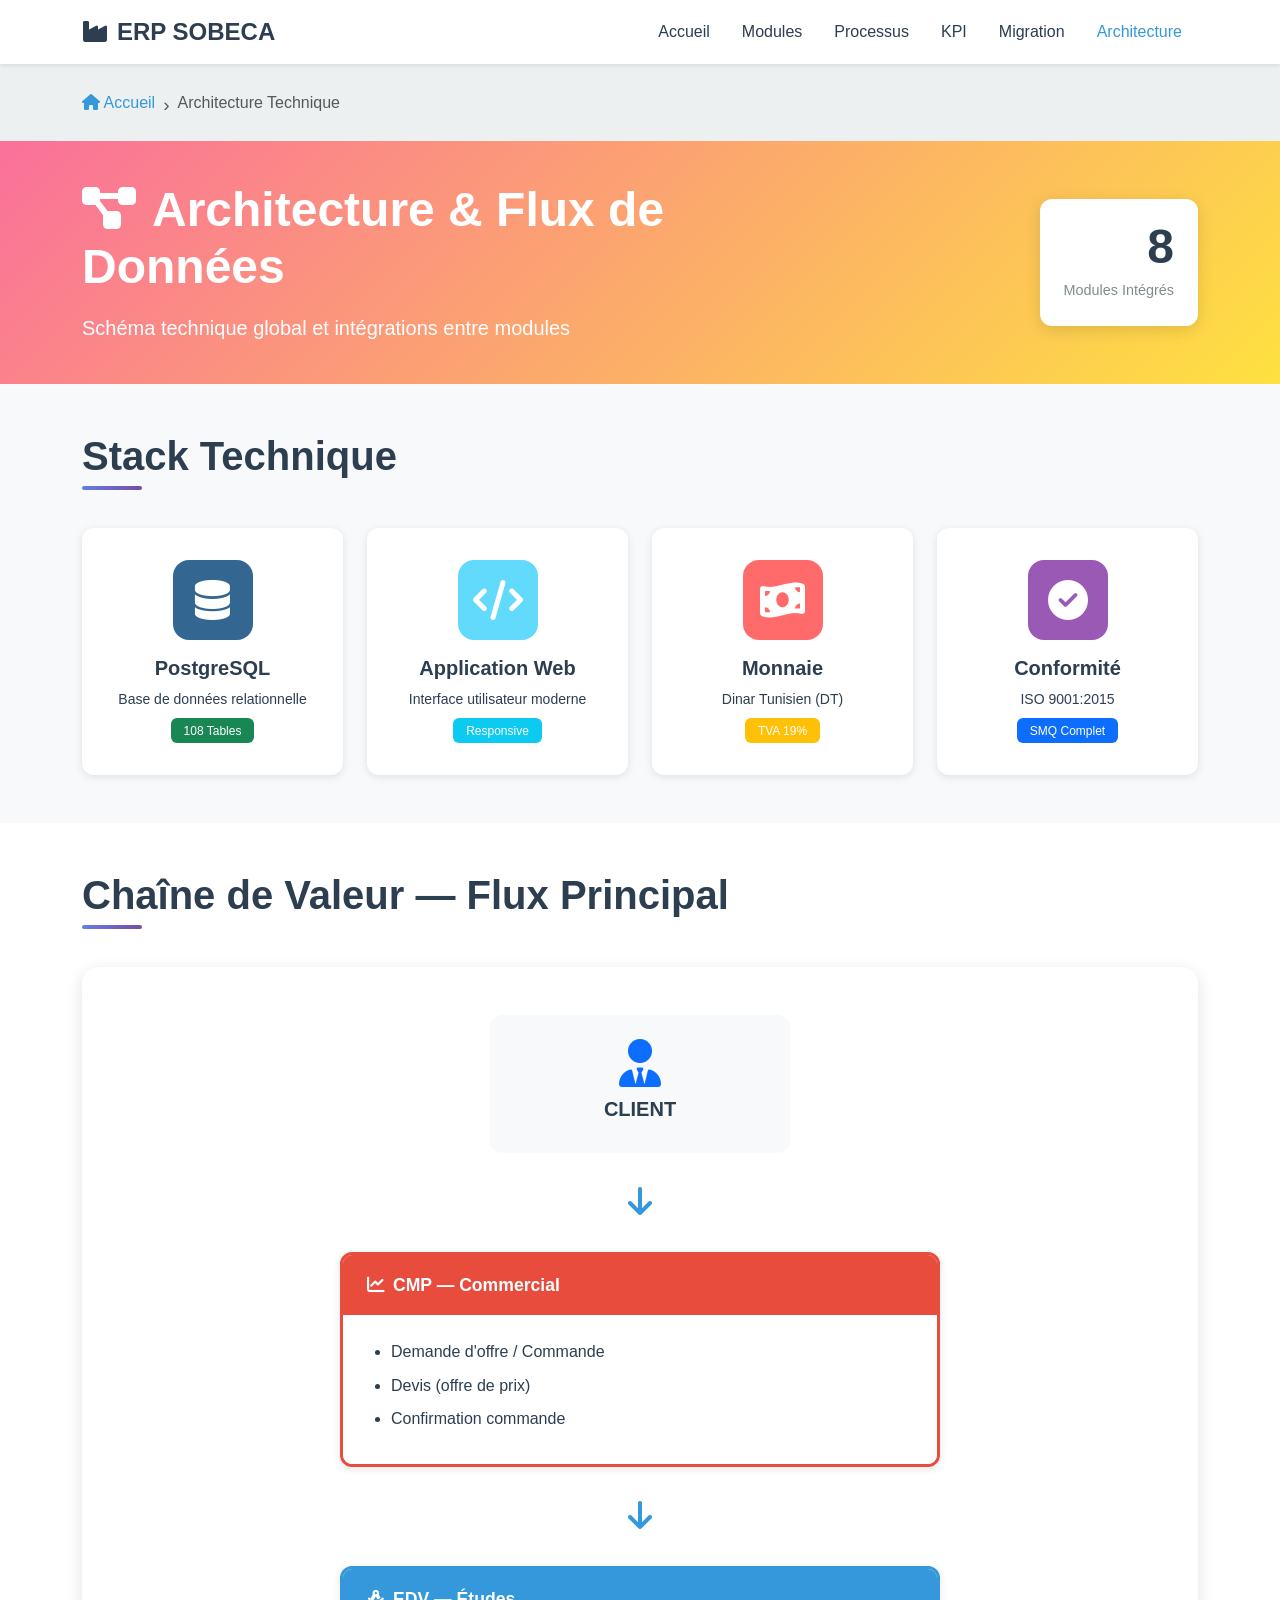
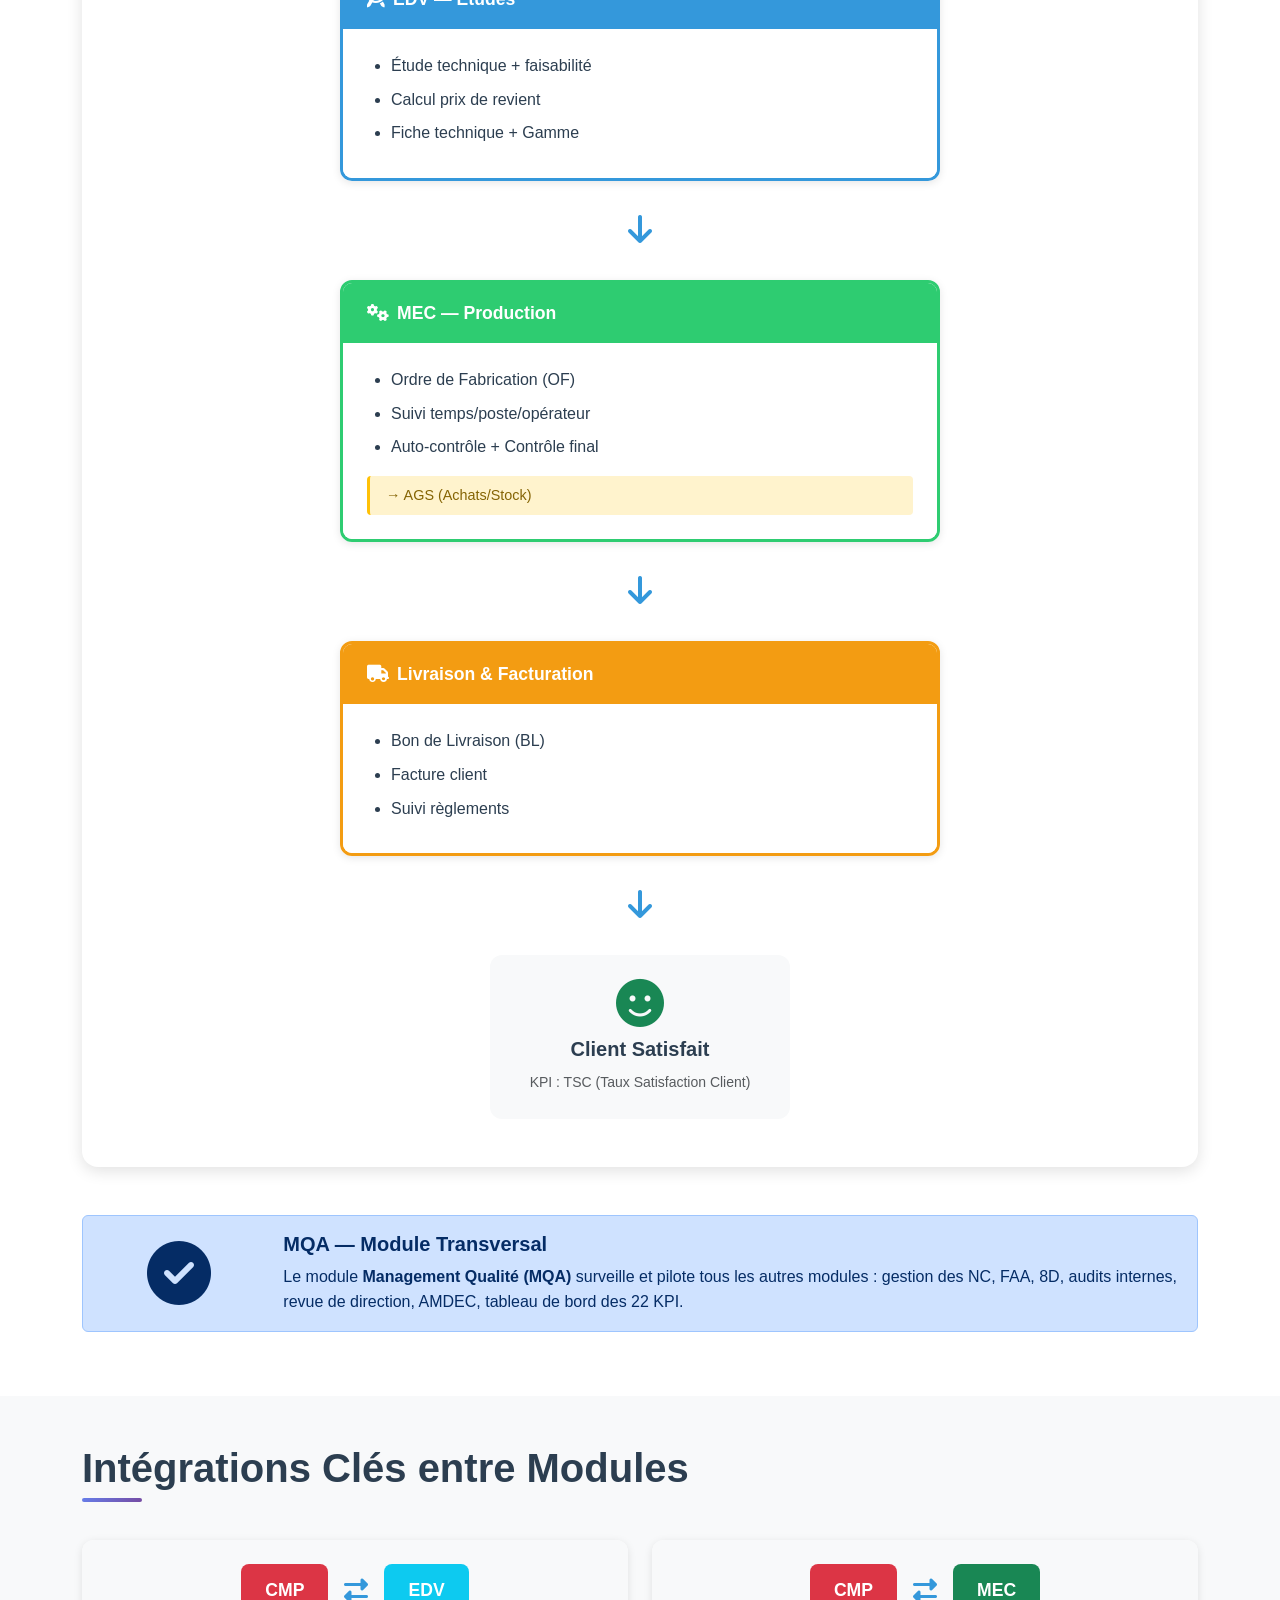
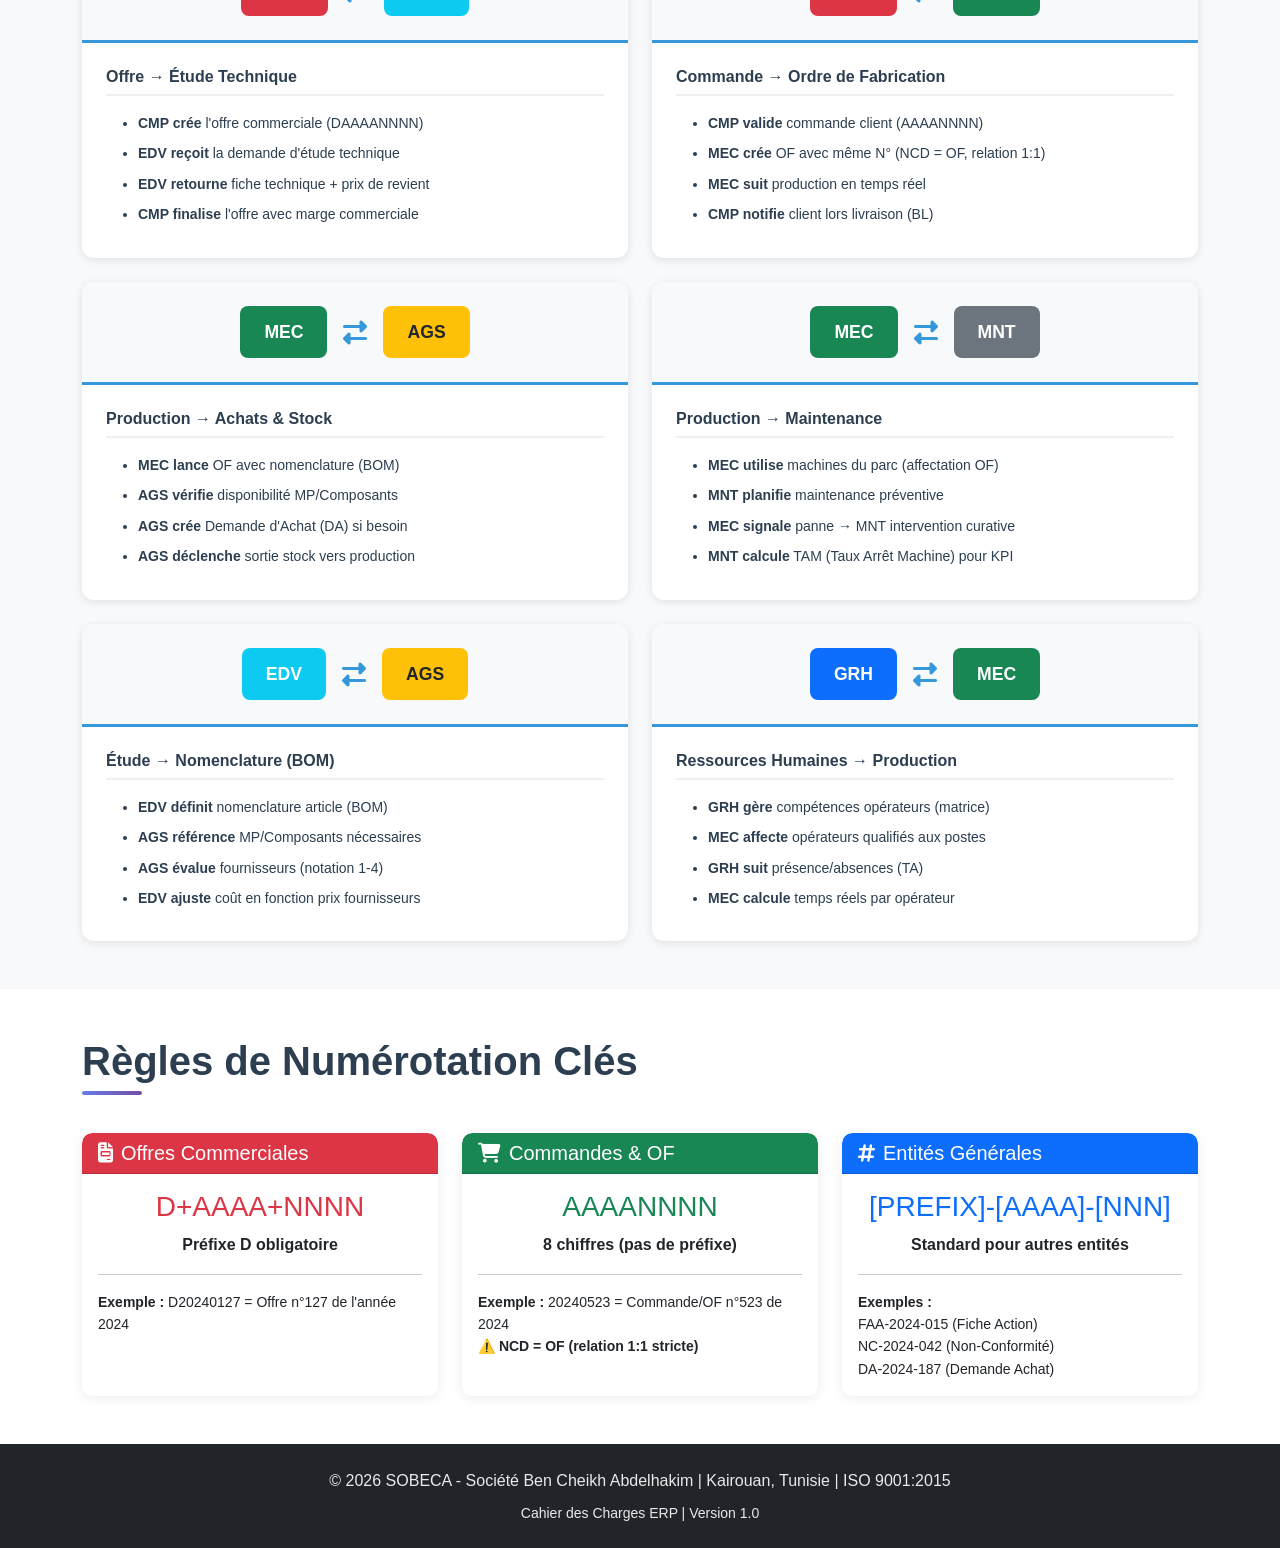
==== architecture.html @ 9910592e "Initial commit: Site web présentation ERP SOBECA" ====
<!DOCTYPE html>
<html lang="fr">
<head>
    <meta charset="UTF-8">
    <meta name="viewport" content="width=device-width, initial-scale=1.0">
    <title>Architecture - ERP SOBECA</title>
    
    <!-- Bootstrap 5 CSS -->
    <link href="https://cdn.jsdelivr.net/npm/bootstrap@5.3.0/dist/css/bootstrap.min.css" rel="stylesheet">
    
    <!-- Font Awesome -->
    <link rel="stylesheet" href="https://cdnjs.cloudflare.com/ajax/libs/font-awesome/6.4.0/css/all.min.css">
    
    <!-- Custom CSS -->
    <link rel="stylesheet" href="style.css">
</head>
<body>
    
    <!-- Navigation -->
    <nav class="navbar navbar-expand-lg navbar-light bg-white fixed-top shadow-sm">
        <div class="container">
            <a class="navbar-brand" href="index.html">
                <i class="fas fa-industry me-2"></i><strong>ERP SOBECA</strong>
            </a>
            <button class="navbar-toggler" type="button" data-bs-toggle="collapse" data-bs-target="#navbarNav">
                <span class="navbar-toggler-icon"></span>
            </button>
            <div class="collapse navbar-collapse" id="navbarNav">
                <ul class="navbar-nav ms-auto">
                    <li class="nav-item"><a class="nav-link" href="index.html">Accueil</a></li>
                    <li class="nav-item"><a class="nav-link" href="modules.html">Modules</a></li>
                    <li class="nav-item"><a class="nav-link" href="processus.html">Processus</a></li>
                    <li class="nav-item"><a class="nav-link" href="kpi.html">KPI</a></li>
                    <li class="nav-item"><a class="nav-link" href="migration.html">Migration</a></li>
                    <li class="nav-item"><a class="nav-link active" href="architecture.html">Architecture</a></li>
                </ul>
            </div>
        </div>
    </nav>

    <!-- Breadcrumb -->
    <section class="breadcrumb-section">
        <div class="container">
            <nav aria-label="breadcrumb">
                <ol class="breadcrumb">
                    <li class="breadcrumb-item"><a href="index.html"><i class="fas fa-home"></i> Accueil</a></li>
                    <li class="breadcrumb-item active">Architecture Technique</li>
                </ol>
            </nav>
        </div>
    </section>

    <!-- Page Header -->
    <section class="page-header" style="background: linear-gradient(135deg, #fa709a 0%, #fee140 100%);">
        <div class="container">
            <div class="row align-items-center">
                <div class="col-lg-8">
                    <h1 class="display-5 fw-bold mb-3">
                        <i class="fas fa-project-diagram me-3"></i>Architecture & Flux de Données
                    </h1>
                    <p class="lead mb-0">Schéma technique global et intégrations entre modules</p>
                </div>
                <div class="col-lg-4 text-end">
                    <div class="stats-badge">
                        <span class="stats-badge-number">8</span>
                        <span class="stats-badge-label">Modules Intégrés</span>
                    </div>
                </div>
            </div>
        </div>
    </section>

    <!-- Stack Technique -->
    <section class="py-5 bg-light">
        <div class="container">
            <h2 class="section-title text-center mb-5">Stack Technique</h2>
            <div class="row g-4">
                <div class="col-lg-3 col-md-6">
                    <div class="tech-card">
                        <div class="tech-icon" style="background: #336791;">
                            <i class="fas fa-database"></i>
                        </div>
                        <h5>PostgreSQL</h5>
                        <p class="small mb-0">Base de données relationnelle</p>
                        <span class="badge bg-success mt-2">108 Tables</span>
                    </div>
                </div>
                <div class="col-lg-3 col-md-6">
                    <div class="tech-card">
                        <div class="tech-icon" style="background: #61DAFB;">
                            <i class="fas fa-code"></i>
                        </div>
                        <h5>Application Web</h5>
                        <p class="small mb-0">Interface utilisateur moderne</p>
                        <span class="badge bg-info mt-2">Responsive</span>
                    </div>
                </div>
                <div class="col-lg-3 col-md-6">
                    <div class="tech-card">
                        <div class="tech-icon" style="background: #FF6B6B;">
                            <i class="fas fa-money-bill-wave"></i>
                        </div>
                        <h5>Monnaie</h5>
                        <p class="small mb-0">Dinar Tunisien (DT)</p>
                        <span class="badge bg-warning mt-2">TVA 19%</span>
                    </div>
                </div>
                <div class="col-lg-3 col-md-6">
                    <div class="tech-card">
                        <div class="tech-icon" style="background: #9B59B6;">
                            <i class="fas fa-check-circle"></i>
                        </div>
                        <h5>Conformité</h5>
                        <p class="small mb-0">ISO 9001:2015</p>
                        <span class="badge bg-primary mt-2">SMQ Complet</span>
                    </div>
                </div>
            </div>
        </div>
    </section>

    <!-- Flux Principal de Données -->
    <section class="py-5">
        <div class="container">
            <h2 class="section-title text-center mb-5">Chaîne de Valeur — Flux Principal</h2>
            
            <div class="value-chain">
                <!-- Client -->
                <div class="value-chain-start">
                    <i class="fas fa-user-tie fa-3x text-primary"></i>
                    <h5 class="mt-2">CLIENT</h5>
                </div>

                <div class="value-chain-arrow">
                    <i class="fas fa-arrow-down"></i>
                </div>

                <!-- CMP -->
                <div class="value-chain-module" style="border-color: #e74c3c;">
                    <div class="value-chain-module-header" style="background: #e74c3c;">
                        <i class="fas fa-chart-line me-2"></i>CMP — Commercial
                    </div>
                    <div class="value-chain-module-body">
                        <ul class="mb-0">
                            <li>Demande d'offre / Commande</li>
                            <li>Devis (offre de prix)</li>
                            <li>Confirmation commande</li>
                        </ul>
                    </div>
                </div>

                <div class="value-chain-arrow">
                    <i class="fas fa-arrow-down"></i>
                </div>

                <!-- EDV -->
                <div class="value-chain-module" style="border-color: #3498db;">
                    <div class="value-chain-module-header" style="background: #3498db;">
                        <i class="fas fa-drafting-compass me-2"></i>EDV — Études
                    </div>
                    <div class="value-chain-module-body">
                        <ul class="mb-0">
                            <li>Étude technique + faisabilité</li>
                            <li>Calcul prix de revient</li>
                            <li>Fiche technique + Gamme</li>
                        </ul>
                    </div>
                </div>

                <div class="value-chain-arrow">
                    <i class="fas fa-arrow-down"></i>
                </div>

                <!-- MEC -->
                <div class="value-chain-module" style="border-color: #2ecc71;">
                    <div class="value-chain-module-header" style="background: #2ecc71;">
                        <i class="fas fa-cogs me-2"></i>MEC — Production
                    </div>
                    <div class="value-chain-module-body">
                        <ul class="mb-0">
                            <li>Ordre de Fabrication (OF)</li>
                            <li>Suivi temps/poste/opérateur</li>
                            <li>Auto-contrôle + Contrôle final</li>
                        </ul>
                        <div class="value-chain-side-arrow">
                            <span>→ AGS (Achats/Stock)</span>
                        </div>
                    </div>
                </div>

                <div class="value-chain-arrow">
                    <i class="fas fa-arrow-down"></i>
                </div>

                <!-- Livraison -->
                <div class="value-chain-module" style="border-color: #f39c12;">
                    <div class="value-chain-module-header" style="background: #f39c12;">
                        <i class="fas fa-truck me-2"></i>Livraison & Facturation
                    </div>
                    <div class="value-chain-module-body">
                        <ul class="mb-0">
                            <li>Bon de Livraison (BL)</li>
                            <li>Facture client</li>
                            <li>Suivi règlements</li>
                        </ul>
                    </div>
                </div>

                <div class="value-chain-arrow">
                    <i class="fas fa-arrow-down"></i>
                </div>

                <!-- Retour Client -->
                <div class="value-chain-end">
                    <i class="fas fa-smile fa-3x text-success"></i>
                    <h5 class="mt-2">Client Satisfait</h5>
                    <small class="text-muted">KPI : TSC (Taux Satisfaction Client)</small>
                </div>
            </div>

            <!-- Module Transversal MQA -->
            <div class="mt-5">
                <div class="alert alert-primary">
                    <div class="row align-items-center">
                        <div class="col-md-2 text-center">
                            <i class="fas fa-check-circle fa-4x"></i>
                        </div>
                        <div class="col-md-10">
                            <h5><strong>MQA — Module Transversal</strong></h5>
                            <p class="mb-0">Le module <strong>Management Qualité (MQA)</strong> surveille et pilote tous les autres modules : gestion des NC, FAA, 8D, audits internes, revue de direction, AMDEC, tableau de bord des 22 KPI.</p>
                        </div>
                    </div>
                </div>
            </div>
        </div>
    </section>

    <!-- Intégrations entre Modules -->
    <section class="py-5 bg-light">
        <div class="container">
            <h2 class="section-title text-center mb-5">Intégrations Clés entre Modules</h2>

            <div class="row g-4">
                <!-- CMP ↔ EDV -->
                <div class="col-lg-6">
                    <div class="integration-card">
                        <div class="integration-header">
                            <span class="integration-module bg-danger">CMP</span>
                            <i class="fas fa-exchange-alt mx-3"></i>
                            <span class="integration-module bg-info">EDV</span>
                        </div>
                        <div class="integration-body">
                            <h6>Offre → Étude Technique</h6>
                            <ul class="small mb-0">
                                <li><strong>CMP crée</strong> l'offre commerciale (DAAAANNNN)</li>
                                <li><strong>EDV reçoit</strong> la demande d'étude technique</li>
                                <li><strong>EDV retourne</strong> fiche technique + prix de revient</li>
                                <li><strong>CMP finalise</strong> l'offre avec marge commerciale</li>
                            </ul>
                        </div>
                    </div>
                </div>

                <!-- CMP ↔ MEC -->
                <div class="col-lg-6">
                    <div class="integration-card">
                        <div class="integration-header">
                            <span class="integration-module bg-danger">CMP</span>
                            <i class="fas fa-exchange-alt mx-3"></i>
                            <span class="integration-module bg-success">MEC</span>
                        </div>
                        <div class="integration-body">
                            <h6>Commande → Ordre de Fabrication</h6>
                            <ul class="small mb-0">
                                <li><strong>CMP valide</strong> commande client (AAAANNNN)</li>
                                <li><strong>MEC crée</strong> OF avec même N° (NCD = OF, relation 1:1)</li>
                                <li><strong>MEC suit</strong> production en temps réel</li>
                                <li><strong>CMP notifie</strong> client lors livraison (BL)</li>
                            </ul>
                        </div>
                    </div>
                </div>

                <!-- MEC ↔ AGS -->
                <div class="col-lg-6">
                    <div class="integration-card">
                        <div class="integration-header">
                            <span class="integration-module bg-success">MEC</span>
                            <i class="fas fa-exchange-alt mx-3"></i>
                            <span class="integration-module bg-warning text-dark">AGS</span>
                        </div>
                        <div class="integration-body">
                            <h6>Production → Achats & Stock</h6>
                            <ul class="small mb-0">
                                <li><strong>MEC lance</strong> OF avec nomenclature (BOM)</li>
                                <li><strong>AGS vérifie</strong> disponibilité MP/Composants</li>
                                <li><strong>AGS crée</strong> Demande d'Achat (DA) si besoin</li>
                                <li><strong>AGS déclenche</strong> sortie stock vers production</li>
                            </ul>
                        </div>
                    </div>
                </div>

                <!-- MEC ↔ MNT -->
                <div class="col-lg-6">
                    <div class="integration-card">
                        <div class="integration-header">
                            <span class="integration-module bg-success">MEC</span>
                            <i class="fas fa-exchange-alt mx-3"></i>
                            <span class="integration-module bg-secondary">MNT</span>
                        </div>
                        <div class="integration-body">
                            <h6>Production → Maintenance</h6>
                            <ul class="small mb-0">
                                <li><strong>MEC utilise</strong> machines du parc (affectation OF)</li>
                                <li><strong>MNT planifie</strong> maintenance préventive</li>
                                <li><strong>MEC signale</strong> panne → MNT intervention curative</li>
                                <li><strong>MNT calcule</strong> TAM (Taux Arrêt Machine) pour KPI</li>
                            </ul>
                        </div>
                    </div>
                </div>

                <!-- EDV ↔ AGS -->
                <div class="col-lg-6">
                    <div class="integration-card">
                        <div class="integration-header">
                            <span class="integration-module bg-info">EDV</span>
                            <i class="fas fa-exchange-alt mx-3"></i>
                            <span class="integration-module bg-warning text-dark">AGS</span>
                        </div>
                        <div class="integration-body">
                            <h6>Étude → Nomenclature (BOM)</h6>
                            <ul class="small mb-0">
                                <li><strong>EDV définit</strong> nomenclature article (BOM)</li>
                                <li><strong>AGS référence</strong> MP/Composants nécessaires</li>
                                <li><strong>AGS évalue</strong> fournisseurs (notation 1-4)</li>
                                <li><strong>EDV ajuste</strong> coût en fonction prix fournisseurs</li>
                            </ul>
                        </div>
                    </div>
                </div>

                <!-- GRH ↔ MEC -->
                <div class="col-lg-6">
                    <div class="integration-card">
                        <div class="integration-header">
                            <span class="integration-module bg-primary">GRH</span>
                            <i class="fas fa-exchange-alt mx-3"></i>
                            <span class="integration-module bg-success">MEC</span>
                        </div>
                        <div class="integration-body">
                            <h6>Ressources Humaines → Production</h6>
                            <ul class="small mb-0">
                                <li><strong>GRH gère</strong> compétences opérateurs (matrice)</li>
                                <li><strong>MEC affecte</strong> opérateurs qualifiés aux postes</li>
                                <li><strong>GRH suit</strong> présence/absences (TA)</li>
                                <li><strong>MEC calcule</strong> temps réels par opérateur</li>
                            </ul>
                        </div>
                    </div>
                </div>
            </div>
        </div>
    </section>

    <!-- Règles de Numérotation -->
    <section class="py-5">
        <div class="container">
            <h2 class="section-title text-center mb-5">Règles de Numérotation Clés</h2>
            <div class="row g-4">
                <div class="col-lg-4">
                    <div class="card h-100">
                        <div class="card-header bg-danger text-white">
                            <h5 class="mb-0"><i class="fas fa-file-invoice me-2"></i>Offres Commerciales</h5>
                        </div>
                        <div class="card-body">
                            <h3 class="text-center text-danger">D+AAAA+NNNN</h3>
                            <p class="text-center"><strong>Préfixe D obligatoire</strong></p>
                            <hr>
                            <p class="small mb-0"><strong>Exemple :</strong> D20240127 = Offre n°127 de l'année 2024</p>
                        </div>
                    </div>
                </div>

                <div class="col-lg-4">
                    <div class="card h-100">
                        <div class="card-header bg-success text-white">
                            <h5 class="mb-0"><i class="fas fa-shopping-cart me-2"></i>Commandes & OF</h5>
                        </div>
                        <div class="card-body">
                            <h3 class="text-center text-success">AAAANNNN</h3>
                            <p class="text-center"><strong>8 chiffres (pas de préfixe)</strong></p>
                            <hr>
                            <p class="small mb-0"><strong>Exemple :</strong> 20240523 = Commande/OF n°523 de 2024<br><strong>⚠️ NCD = OF (relation 1:1 stricte)</strong></p>
                        </div>
                    </div>
                </div>

                <div class="col-lg-4">
                    <div class="card h-100">
                        <div class="card-header bg-primary text-white">
                            <h5 class="mb-0"><i class="fas fa-hashtag me-2"></i>Entités Générales</h5>
                        </div>
                        <div class="card-body">
                            <h3 class="text-center text-primary">[PREFIX]-[AAAA]-[NNN]</h3>
                            <p class="text-center"><strong>Standard pour autres entités</strong></p>
                            <hr>
                            <p class="small mb-0"><strong>Exemples :</strong><br>
                            FAA-2024-015 (Fiche Action)<br>
                            NC-2024-042 (Non-Conformité)<br>
                            DA-2024-187 (Demande Achat)</p>
                        </div>
                    </div>
                </div>
            </div>
        </div>
    </section>

    <!-- Footer -->
    <footer class="bg-dark text-white py-4">
        <div class="container text-center">
            <p class="mb-0">&copy; 2026 SOBECA - Société Ben Cheikh Abdelhakim | Kairouan, Tunisie | ISO 9001:2015</p>
            <p class="mb-0 mt-2 small">Cahier des Charges ERP | Version 1.0</p>
        </div>
    </footer>

    <!-- Scroll to Top Button -->
    <button id="scrollTopBtn" title="Retour en haut">
        <i class="fas fa-arrow-up"></i>
    </button>

    <!-- Bootstrap 5 JS -->
    <script src="https://cdn.jsdelivr.net/npm/bootstrap@5.3.0/dist/js/bootstrap.bundle.min.js"></script>
    
    <!-- Custom JS -->
    <script src="script.js"></script>
</body>
</html>
---- style.css ----
/* ============================================
   SOBECA ERP - Présentation Professionnelle
   ============================================ */

:root {
  --primary-color: #2c3e50;
  --secondary-color: #3498db;
  --accent-color: #e74c3c;
  --success-color: #27ae60;
  --warning-color: #f39c12;
  --light-bg: #ecf0f1;
  --dark-text: #2c3e50;
  --gradient-1: linear-gradient(135deg, #667eea 0%, #764ba2 100%);
  --gradient-2: linear-gradient(135deg, #f093fb 0%, #f5576c 100%);
  --gradient-3: linear-gradient(135deg, #4facfe 0%, #00f2fe 100%);
  --shadow-sm: 0 2px 8px rgba(0, 0, 0, 0.1);
  --shadow-md: 0 4px 16px rgba(0, 0, 0, 0.12);
  --shadow-lg: 0 8px 32px rgba(0, 0, 0, 0.15);
}

* {
  margin: 0;
  padding: 0;
  box-sizing: border-box;
}

body {
  font-family: 'Segoe UI', Tahoma, Geneva, Verdana, sans-serif;
  color: var(--dark-text);
  line-height: 1.6;
  overflow-x: hidden;
}

/* ============================================
   NAVIGATION
   ============================================ */

.navbar {
  box-shadow: var(--shadow-sm);
  transition: all 0.3s ease;
  background: white !important;
}

.navbar.scrolled {
  box-shadow: var(--shadow-md);
  padding-top: 0.5rem;
  padding-bottom: 0.5rem;
}

.navbar-brand {
  font-weight: 700;
  font-size: 1.5rem;
  color: var(--primary-color) !important;
}

.nav-link {
  font-weight: 500;
  color: var(--dark-text) !important;
  transition: color 0.3s ease;
  margin: 0 0.5rem;
}

.nav-link:hover,
.nav-link.active {
  color: var(--secondary-color) !important;
}

/* ============================================
   HERO SECTION
   ============================================ */

.hero-section {
  background: var(--gradient-1);
  color: white;
  padding: 120px 0 80px;
  position: relative;
  overflow: hidden;
}

.hero-section::before {
  content: '';
  position: absolute;
  top: 0;
  left: 0;
  right: 0;
  bottom: 0;
  background: url('data:image/svg+xml,<svg width="100" height="100" xmlns="http://www.w3.org/2000/svg"><defs><pattern id="grid" width="100" height="100" patternUnits="userSpaceOnUse"><path d="M 100 0 L 0 0 0 100" fill="none" stroke="rgba(255,255,255,0.1)" stroke-width="1"/></pattern></defs><rect width="100%" height="100%" fill="url(%23grid)"/></svg>');
  opacity: 0.3;
}

.hero-section .container {
  position: relative;
  z-index: 1;
}

.hero-section h1 {
  font-size: 3rem;
  font-weight: 700;
  margin-bottom: 1.5rem;
  animation: fadeInUp 0.8s ease;
}

.hero-section .lead {
  font-size: 1.3rem;
  margin-bottom: 2rem;
  animation: fadeInUp 0.8s ease 0.2s both;
}

.hero-stats {
  display: flex;
  gap: 3rem;
  margin-top: 3rem;
  animation: fadeInUp 0.8s ease 0.4s both;
}

.hero-stat {
  text-align: center;
}

.hero-stat-number {
  font-size: 2.5rem;
  font-weight: 700;
  display: block;
}

.hero-stat-label {
  font-size: 1rem;
  opacity: 0.9;
}

/* ============================================
   SECTIONS
   ============================================ */

section {
  padding: 80px 0;
}

section:nth-child(even) {
  background-color: var(--light-bg);
}

.section-title {
  font-size: 2.5rem;
  font-weight: 700;
  margin-bottom: 1rem;
  color: var(--primary-color);
  position: relative;
  display: inline-block;
}

.section-title::after {
  content: '';
  position: absolute;
  bottom: -10px;
  left: 0;
  width: 60px;
  height: 4px;
  background: var(--gradient-1);
  border-radius: 2px;
}

.section-subtitle {
  color: #7f8c8d;
  margin-bottom: 3rem;
  font-size: 1.1rem;
}

/* ============================================
   CARDS
   ============================================ */

.card {
  border: none;
  border-radius: 12px;
  box-shadow: var(--shadow-sm);
  transition: all 0.3s ease;
  overflow: hidden;
  height: 100%;
}

.card:hover {
  transform: translateY(-8px);
  box-shadow: var(--shadow-lg);
}

.card-icon {
  width: 70px;
  height: 70px;
  border-radius: 12px;
  display: flex;
  align-items: center;
  justify-content: center;
  font-size: 2rem;
  margin-bottom: 1rem;
}

.card-icon.qualite {
  background: linear-gradient(135deg, #667eea 0%, #764ba2 100%);
}

.card-icon.ventes {
  background: linear-gradient(135deg, #f093fb 0%, #f5576c 100%);
}

.card-icon.production {
  background: linear-gradient(135deg, #4facfe 0%, #00f2fe 100%);
}

.card-icon.etudes {
  background: linear-gradient(135deg, #43e97b 0%, #38f9d7 100%);
}

.card-icon.achats {
  background: linear-gradient(135deg, #fa709a 0%, #fee140 100%);
}

.card-icon.rh {
  background: linear-gradient(135deg, #30cfd0 0%, #330867 100%);
}

.card-icon.maintenance {
  background: linear-gradient(135deg, #a8edea 0%, #fed6e3 100%);
}

.card-icon.finance {
  background: linear-gradient(135deg, #ff9a56 0%, #ff6a00 100%);
}

/* ============================================
   CARDS NAVIGATION (Home Page)
   ============================================ */

.card-nav {
  border: none;
  border-radius: 16px;
  box-shadow: var(--shadow-sm);
  transition: all 0.4s cubic-bezier(0.175, 0.885, 0.32, 1.275);
  overflow: hidden;
  background: white;
}

.card-nav:hover {
  transform: translateY(-12px) scale(1.02);
  box-shadow: var(--shadow-lg);
}

.card-icon-large {
  width: 100px;
  height: 100px;
  border-radius: 20px;
  display: flex;
  align-items: center;
  justify-content: center;
  color: white;
  transition: all 0.3s ease;
}

.card-nav:hover .card-icon-large {
  transform: rotate(5deg) scale(1.1);
}

a.text-decoration-none .card-title {
  color: var(--primary-color);
  transition: color 0.3s ease;
}

a.text-decoration-none:hover .card-title {
  color: var(--secondary-color);
}

/* ============================================
   BREADCRUMB & PAGE HEADER
   ============================================ */

.breadcrumb-section {
  padding-top: 90px;
  padding-bottom: 20px;
  background: var(--light-bg);
}

.breadcrumb {
  background: transparent;
  padding: 0;
  margin: 0;
}

.breadcrumb-item+.breadcrumb-item::before {
  content: "›";
  font-size: 1.2rem;
}

.breadcrumb-item a {
  color: var(--secondary-color);
  text-decoration: none;
}

.breadcrumb-item a:hover {
  text-decoration: underline;
}

.page-header {
  padding: 40px 0;
  background: linear-gradient(135deg, #667eea 0%, #764ba2 100%);
  color: white;
}

.page-header h1 {
  margin-bottom: 0;
}

.stats-badge {
  background: white;
  border-radius: 12px;
  padding: 1.5rem;
  box-shadow: var(--shadow-md);
  display: inline-block;
}

.stats-badge-number {
  display: block;
  font-size: 3rem;
  font-weight: 700;
  color: var(--primary-color);
  line-height: 1;
}

.stats-badge-label {
  display: block;
  font-size: 0.9rem;
  color: #7f8c8d;
  margin-top: 0.5rem;
}

/* ============================================
   MODULE SELECTOR CARDS
   ============================================ */

.module-selector-card {
  background: white;
  border-radius: 12px;
  padding: 1.5rem;
  text-align: center;
  cursor: pointer;
  transition: all 0.3s ease;
  box-shadow: var(--shadow-sm);
  border: 3px solid transparent;
}

.module-selector-card:hover {
  transform: translateY(-5px);
  box-shadow: var(--shadow-md);
}

.module-selector-card.active {
  border-color: var(--secondary-color);
  box-shadow: var(--shadow-lg);
}

.module-selector-icon {
  width: 60px;
  height: 60px;
  border-radius: 12px;
  display: flex;
  align-items: center;
  justify-content: center;
  font-size: 2rem;
  margin: 0 auto 1rem;
  color: white;
}

.module-selector-card h5 {
  font-weight: 700;
  color: var(--primary-color);
  margin-bottom: 0.25rem;
}

.module-selector-card p {
  margin-bottom: 0;
  color: #7f8c8d;
}

/* ============================================
   MODULE DETAIL SECTIONS
   ============================================ */

.module-detail-section {
  animation: fadeInUp 0.6s ease;
}

.module-header {
  padding: 2rem;
  border-radius: 12px;
  color: white;
  margin-bottom: 2rem;
}

.module-header.qualite {
  background: linear-gradient(135deg, #667eea 0%, #764ba2 100%);
}

.module-header.ventes {
  background: linear-gradient(135deg, #f093fb 0%, #f5576c 100%);
}

.module-header.production {
  background: linear-gradient(135deg, #4facfe 0%, #00f2fe 100%);
}

.module-header.etudes {
  background: linear-gradient(135deg, #43e97b 0%, #38f9d7 100%);
}

.module-header.achats {
  background: linear-gradient(135deg, #fa709a 0%, #fee140 100%);
}

.module-header.rh {
  background: linear-gradient(135deg, #30cfd0 0%, #330867 100%);
}

.module-header.maintenance {
  background: linear-gradient(135deg, #a8edea 0%, #fed6e3 100%);
}

.module-header.finance {
  background: linear-gradient(135deg, #ff9a56 0%, #ff6a00 100%);
}

.module-header h2 {
  margin-bottom: 0.5rem;
}

/* ============================================
   WORKFLOW HORIZONTAL
   ============================================ */

.workflow-horizontal {
  display: flex;
  align-items: center;
  justify-content: center;
  flex-wrap: wrap;
  gap: 1rem;
  padding: 2rem;
}

.workflow-h-step {
  flex: 0 0 auto;
  text-align: center;
  padding: 1rem;
  background: white;
  border-radius: 10px;
  box-shadow: var(--shadow-sm);
  min-width: 150px;
  transition: all 0.3s ease;
}

.workflow-h-step:hover {
  transform: translateY(-5px);
  box-shadow: var(--shadow-md);
}

.workflow-h-icon {
  width: 50px;
  height: 50px;
  border-radius: 50%;
  display: flex;
  align-items: center;
  justify-content: center;
  margin: 0 auto 0.75rem;
  color: white;
  font-weight: 700;
  font-size: 1.5rem;
}

.workflow-h-arrow {
  font-size: 2rem;
  color: var(--secondary-color);
  font-weight: 700;
}

.workflow-h-step h6 {
  font-weight: 600;
  color: var(--primary-color);
  margin-bottom: 0.5rem;
}

.workflow-h-step p {
  font-size: 0.85rem;
  color: #7f8c8d;
  margin: 0;
}

/* ============================================
   RESPONSIVE WORKFLOW
   ============================================ */

@media (max-width: 768px) {
  .workflow-horizontal {
    flex-direction: column;
  }

  .workflow-h-arrow {
    transform: rotate(90deg);
  }

  .workflow-h-step {
    min-width: 100%;
  }
}

.card-title {
  font-size: 1.3rem;
  font-weight: 600;
  margin-bottom: 1rem;
  color: var(--primary-color);
}

.card-text {
  color: #7f8c8d;
  line-height: 1.6;
}

/* ============================================
   BADGES & TAGS
   ============================================ */

.badge {
  padding: 0.4rem 0.8rem;
  font-weight: 500;
  border-radius: 6px;
}

.badge-priority {
  font-size: 0.75rem;
  margin-left: 0.5rem;
}

/* ============================================
   WORKFLOW DIAGRAM
   ============================================ */

.workflow-container {
  background: white;
  border-radius: 12px;
  padding: 2rem;
  box-shadow: var(--shadow-md);
}

.workflow-step {
  position: relative;
  padding: 1.5rem;
  background: white;
  border-radius: 10px;
  box-shadow: var(--shadow-sm);
  margin-bottom: 1.5rem;
  border-left: 4px solid var(--secondary-color);
  transition: all 0.3s ease;
}

.workflow-step:hover {
  transform: translateX(8px);
  box-shadow: var(--shadow-md);
}

.workflow-step-number {
  position: absolute;
  top: -12px;
  left: 20px;
  width: 36px;
  height: 36px;
  background: var(--gradient-1);
  color: white;
  border-radius: 50%;
  display: flex;
  align-items: center;
  justify-content: center;
  font-weight: 700;
  box-shadow: var(--shadow-sm);
}

.workflow-step h5 {
  margin-top: 0.5rem;
  margin-bottom: 0.5rem;
  color: var(--primary-color);
  font-weight: 600;
}

.workflow-step p {
  margin-bottom: 0;
  color: #7f8c8d;
}

/* ============================================
   KPI SECTION
   ============================================ */

.kpi-category {
  margin-bottom: 2.5rem;
}

.kpi-category-title {
  font-size: 1.5rem;
  font-weight: 600;
  color: var(--primary-color);
  margin-bottom: 1rem;
  padding-left: 1rem;
  border-left: 4px solid var(--secondary-color);
}

.kpi-grid {
  display: grid;
  grid-template-columns: repeat(auto-fill, minmax(280px, 1fr));
  gap: 1rem;
}

.kpi-card {
  background: white;
  border-radius: 10px;
  padding: 1.2rem;
  box-shadow: var(--shadow-sm);
  transition: all 0.3s ease;
  border-left: 3px solid transparent;
}

.kpi-card:hover {
  border-left-color: var(--secondary-color);
  box-shadow: var(--shadow-md);
  transform: translateX(4px);
}

.kpi-card-code {
  font-size: 0.85rem;
  font-weight: 700;
  color: var(--secondary-color);
  margin-bottom: 0.3rem;
}

.kpi-card-name {
  font-size: 1rem;
  font-weight: 600;
  color: var(--primary-color);
  margin-bottom: 0.5rem;
}

.kpi-card-freq {
  font-size: 0.8rem;
  color: #95a5a6;
}

/* ============================================
   MIGRATION TIMELINE
   ============================================ */

.timeline {
  position: relative;
  padding-left: 3rem;
}

.timeline::before {
  content: '';
  position: absolute;
  left: 20px;
  top: 0;
  bottom: 0;
  width: 3px;
  background: linear-gradient(to bottom, var(--secondary-color), var(--accent-color));
}

.timeline-item {
  position: relative;
  margin-bottom: 2rem;
  padding: 1.5rem;
  background: white;
  border-radius: 10px;
  box-shadow: var(--shadow-sm);
  transition: all 0.3s ease;
}

.timeline-item:hover {
  box-shadow: var(--shadow-md);
  transform: translateX(8px);
}

.timeline-item::before {
  content: '';
  position: absolute;
  left: -2.5rem;
  top: 1.5rem;
  width: 16px;
  height: 16px;
  background: var(--secondary-color);
  border: 3px solid white;
  border-radius: 50%;
  box-shadow: var(--shadow-sm);
}

.timeline-phase {
  font-size: 0.9rem;
  font-weight: 700;
  color: var(--secondary-color);
  text-transform: uppercase;
  margin-bottom: 0.5rem;
}

.timeline-title {
  font-size: 1.2rem;
  font-weight: 600;
  color: var(--primary-color);
  margin-bottom: 0.5rem;
}

.timeline-description {
  color: #7f8c8d;
  margin-bottom: 0;
}

/* ============================================
   STATS BOX
   ============================================ */

.stats-box {
  background: white;
  border-radius: 12px;
  padding: 2rem;
  box-shadow: var(--shadow-md);
  text-align: center;
  transition: all 0.3s ease;
}

.stats-box:hover {
  transform: translateY(-5px);
  box-shadow: var(--shadow-lg);
}

.stats-number {
  font-size: 3rem;
  font-weight: 700;
  background: var(--gradient-1);
  -webkit-background-clip: text;
  -webkit-text-fill-color: transparent;
  background-clip: text;
  display: block;
  margin-bottom: 0.5rem;
}

.stats-label {
  font-size: 1.1rem;
  color: var(--dark-text);
  font-weight: 500;
}

/* ============================================
   ALERT BOX
   ============================================ */

.alert-custom {
  border-radius: 10px;
  border: none;
  border-left: 4px solid;
  box-shadow: var(--shadow-sm);
}

.alert-custom.alert-info {
  background: #e3f2fd;
  border-left-color: #2196f3;
  color: #0d47a1;
}

.alert-custom.alert-warning {
  background: #fff3e0;
  border-left-color: #ff9800;
  color: #e65100;
}

.alert-custom.alert-success {
  background: #e8f5e9;
  border-left-color: #4caf50;
  color: #1b5e20;
}

/* ============================================
   FOOTER
   ============================================ */

footer {
  background: var(--primary-color);
  color: white;
  padding: 2rem 0;
}

footer p {
  margin: 0;
  opacity: 0.9;
}

footer a {
  color: white;
  text-decoration: underline;
  transition: opacity 0.3s ease;
}

footer a:hover {
  opacity: 0.8;
}

/* ============================================
   ANIMATIONS
   ============================================ */

@keyframes fadeInUp {
  from {
    opacity: 0;
    transform: translateY(30px);
  }

  to {
    opacity: 1;
    transform: translateY(0);
  }
}

.fade-in {
  animation: fadeInUp 0.6s ease;
}

/* ============================================
   SCROLL TO TOP BUTTON
   ============================================ */

#scrollTopBtn {
  position: fixed;
  bottom: 30px;
  right: 30px;
  z-index: 1000;
  width: 50px;
  height: 50px;
  border-radius: 50%;
  background: var(--gradient-1);
  color: white;
  border: none;
  box-shadow: var(--shadow-md);
  cursor: pointer;
  opacity: 0;
  transition: all 0.3s ease;
  display: flex;
  align-items: center;
  justify-content: center;
  font-size: 1.5rem;
}

#scrollTopBtn.show {
  opacity: 1;
}

#scrollTopBtn:hover {
  transform: translateY(-5px);
  box-shadow: var(--shadow-lg);
}

/* ============================================
   RESPONSIVE
   ============================================ */

@media (max-width: 768px) {
  .hero-section h1 {
    font-size: 2rem;
  }

  .hero-section .lead {
    font-size: 1.1rem;
  }

  .hero-stats {
    flex-direction: column;
    gap: 1.5rem;
  }

  .section-title {
    font-size: 2rem;
  }

  .timeline {
    padding-left: 2rem;
  }

  .timeline::before {
    left: 10px;
  }

  .timeline-item::before {
    left: -1.5rem;
  }

  .kpi-grid {
    grid-template-columns: 1fr;
  }
}

/* ============================================
   UTILITIES
   ============================================ */

.text-gradient {
  background: var(--gradient-1);
  -webkit-background-clip: text;
  -webkit-text-fill-color: transparent;
  background-clip: text;
}

.section-divider {
  height: 4px;
  background: var(--gradient-1);
  border: none;
  border-radius: 2px;
  margin: 3rem auto;
  width: 100px;
}


/* ============================================
   KPI PAGE STYLES
   ============================================ */

.kpi-summary-card {
  background: white;
  border-radius: 12px;
  padding: 2rem;
  text-align: center;
  box-shadow: var(--shadow-sm);
  transition: all 0.3s ease;
}

.kpi-summary-card:hover {
  transform: translateY(-5px);
  box-shadow: var(--shadow-md);
}

.kpi-summary-icon {
  width: 80px;
  height: 80px;
  border-radius: 16px;
  display: flex;
  align-items: center;
  justify-content: center;
  margin: 0 auto 1rem;
  color: white;
  font-size: 2.5rem;
}

.kpi-summary-card h3 {
  font-size: 3rem;
  font-weight: 700;
  color: var(--primary-color);
  margin-bottom: 0.5rem;
  line-height: 1;
}

.kpi-summary-card p {
  color: #7f8c8d;
  margin: 0;
  font-size: 1.1rem;
}

/* Axes Cards */
.axe-card {
  background: white;
  border-radius: 10px;
  padding: 1.5rem;
  box-shadow: var(--shadow-sm);
  transition: all 0.3s ease;
  border-left: 4px solid;
  position: relative;
}

.axe-card:hover {
  transform: translateX(5px);
  box-shadow: var(--shadow-md);
}

.axe-card.axe-a1 {
  border-left-color: #e74c3c;
}

.axe-card.axe-a2 {
  border-left-color: #3498db;
}

.axe-card.axe-a3 {
  border-left-color: #2ecc71;
}

.axe-card.axe-a4 {
  border-left-color: #f39c12;
}

.axe-card.axe-a5 {
  border-left-color: #9b59b6;
}

.axe-badge {
  position: absolute;
  top: -10px;
  right: 20px;
  width: 40px;
  height: 40px;
  border-radius: 50%;
  display: flex;
  align-items: center;
  justify-content: center;
  font-weight: 700;
  color: white;
  box-shadow: var(--shadow-sm);
}

.axe-a1 .axe-badge {
  background: #e74c3c;
}

.axe-a2 .axe-badge {
  background: #3498db;
}

.axe-a3 .axe-badge {
  background: #2ecc71;
}

.axe-a4 .axe-badge {
  background: #f39c12;
}

.axe-a5 .axe-badge {
  background: #9b59b6;
}

.axe-card h6 {
  font-weight: 600;
  color: var(--primary-color);
  margin-bottom: 0.5rem;
  margin-top: 0.5rem;
}

/* KPI Process Section */
.kpi-process-section {
  margin-bottom: 3rem;
}

.kpi-process-header {
  padding: 1.5rem 2rem;
  border-radius: 12px 12px 0 0;
  color: white;
  margin-bottom: 2rem;
}

.kpi-process-header h3 {
  margin: 0;
}

/* KPI Detail Cards */
.kpi-detail-card {
  background: white;
  border-radius: 12px;
  padding: 1.5rem;
  box-shadow: var(--shadow-sm);
  transition: all 0.3s ease;
  height: 100%;
  border-top: 4px solid var(--secondary-color);
}

.kpi-detail-card:hover {
  box-shadow: var(--shadow-md);
  transform: translateY(-3px);
}

.kpi-detail-header {
  display: flex;
  justify-content: space-between;
  align-items: center;
  margin-bottom: 1rem;
}

.kpi-code {
  font-size: 1.2rem;
  font-weight: 700;
  color: var(--secondary-color);
  font-family: 'Courier New', monospace;
}

.kpi-name {
  font-size: 1.1rem;
  font-weight: 600;
  color: var(--primary-color);
  margin-bottom: 1rem;
}

.kpi-formula {
  background: #f8f9fa;
  border-radius: 8px;
  padding: 1rem;
  margin-bottom: 1rem;
}

.kpi-formula code {
  display: block;
  color: #2c3e50;
  font-size: 0.9rem;
  margin-top: 0.5rem;
  white-space: pre-wrap;
}

.kpi-axes {
  margin-bottom: 1rem;
}

.badge-axe {
  display: inline-block;
  padding: 0.35rem 0.7rem;
  border-radius: 6px;
  font-size: 0.85rem;
  font-weight: 600;
  color: white;
  margin-right: 0.25rem;
}

.badge-axe.axe-a1 {
  background: #e74c3c;
}

.badge-axe.axe-a2 {
  background: #3498db;
}

.badge-axe.axe-a3 {
  background: #2ecc71;
}

.badge-axe.axe-a4 {
  background: #f39c12;
}

.badge-axe.axe-a5 {
  background: #9b59b6;
}

.kpi-source {
  border-top: 1px solid #ecf0f1;
  padding-top: 0.75rem;
  margin-top: 1rem;
}

/* Accordion Custom Styles */
.accordion-button {
  font-weight: 500;
  background: white;
}

.accordion-button:not(.collapsed) {
  background: #e3f2fd;
  color: var(--primary-color);
}

.accordion-button:focus {
  box-shadow: none;
  border-color: rgba(0, 0, 0, .125);
}


/* ============================================
   MIGRATION PAGE STYLES
   ============================================ */

.migration-stat-card {
  background: white;
  border-radius: 12px;
  padding: 2rem;
  text-align: center;
  box-shadow: var(--shadow-sm);
  transition: all 0.3s ease;
  height: 100%;
}

.migration-stat-card:hover {
  transform: translateY(-5px);
  box-shadow: var(--shadow-md);
}

.migration-stat-icon {
  width: 70px;
  height: 70px;
  border-radius: 12px;
  display: flex;
  align-items: center;
  justify-content: center;
  margin: 0 auto 1rem;
  color: white;
  font-size: 2rem;
}

.migration-stat-card h3 {
  font-size: 2.5rem;
  font-weight: 700;
  color: var(--primary-color);
  margin-bottom: 0.25rem;
  line-height: 1;
}

.migration-stat-card p {
  color: var(--dark-text);
  margin: 0;
  font-size: 1.1rem;
  font-weight: 500;
}

/* Rule Boxes */
.rule-box {
  background: white;
  border-radius: 10px;
  padding: 1.5rem;
  box-shadow: var(--shadow-sm);
  transition: all 0.3s ease;
  position: relative;
  border-left: 4px solid var(--secondary-color);
  height: 100%;
}

.rule-box:hover {
  transform: translateX(5px);
  box-shadow: var(--shadow-md);
}

.rule-number {
  position: absolute;
  top: -12px;
  left: 20px;
  width: 35px;
  height: 35px;
  background: var(--gradient-1);
  color: white;
  border-radius: 50%;
  display: flex;
  align-items: center;
  justify-content: center;
  font-weight: 700;
  box-shadow: var(--shadow-sm);
}

.rule-box h6 {
  font-weight: 600;
  color: var(--primary-color);
  margin-top: 0.5rem;
  margin-bottom: 0.5rem;
}

/* Migration Phase Cards */
.migration-phase-card {
  border-radius: 12px;
  overflow: hidden;
  box-shadow: var(--shadow-md);
  background: white;
}

.phase-header {
  padding: 1.5rem 2rem;
  color: white;
}

.phase-header h3 {
  margin: 0;
  font-size: 1.5rem;
}

.phase-header.phase-1 {
  background: linear-gradient(135deg, #667eea 0%, #764ba2 100%);
}

.phase-header.phase-2 {
  background: linear-gradient(135deg, #f093fb 0%, #f5576c 100%);
}

.phase-header.phase-3 {
  background: linear-gradient(135deg, #4facfe 0%, #00f2fe 100%);
}

.phase-header.phase-4 {
  background: linear-gradient(135deg, #f39c12 0%, #e67e22 100%);
}

.phase-header.phase-5 {
  background: linear-gradient(135deg, #43e97b 0%, #38f9d7 100%);
}

.phase-body {
  padding: 2rem;
}

.phase-body h5 {
  color: var(--primary-color);
  font-weight: 600;
  margin-bottom: 1rem;
  padding-bottom: 0.5rem;
  border-bottom: 2px solid var(--light-bg);
}

.phase-body ul {
  padding-left: 1.5rem;
}

.phase-body li {
  margin-bottom: 0.75rem;
}

.phase-body code {
  background: #f8f9fa;
  padding: 0.2rem 0.5rem;
  border-radius: 4px;
  font-size: 0.9em;
  color: #e74c3c;
}

/* Checklist */
.checklist {
  background: #f8f9fa;
  border-radius: 8px;
  padding: 1.5rem;
}

.checklist-item {
  display: flex;
  align-items: center;
  margin-bottom: 1rem;
  font-size: 1rem;
}

.checklist-item:last-child {
  margin-bottom: 0;
}

.checklist-item i {
  font-size: 1.25rem;
  margin-right: 0.75rem;
  flex-shrink: 0;
}

/* Vertical Timeline */
.timeline-vertical {
  position: relative;
  padding-left: 3rem;
}

.timeline-vertical::before {
  content: '';
  position: absolute;
  left: 18px;
  top: 0;
  bottom: 0;
  width: 3px;
  background: linear-gradient(to bottom, var(--warning-color), var(--success-color));
}

.timeline-v-item {
  position: relative;
  margin-bottom: 2rem;
}

.timeline-v-item:last-child {
  margin-bottom: 0;
}

.timeline-v-badge {
  position: absolute;
  left: -3rem;
  top: 0;
  width: 80px;
  padding: 0.5rem;
  border-radius: 8px;
  color: white;
  font-weight: 600;
  font-size: 0.85rem;
  text-align: center;
  box-shadow: var(--shadow-sm);
}

.timeline-v-content {
  background: #f8f9fa;
  border-radius: 8px;
  padding: 1rem;
  box-shadow: var(--shadow-sm);
}

.timeline-v-content h6 {
  font-weight: 600;
  color: var(--primary-color);
  margin-bottom: 0.5rem;
}

.timeline-v-content p {
  margin: 0;
  color: #7f8c8d;
}


/* ============================================
   ARCHITECTURE PAGE STYLES
   ============================================ */

.tech-card {
  background: white;
  border-radius: 12px;
  padding: 2rem;
  text-align: center;
  box-shadow: var(--shadow-sm);
  transition: all 0.3s ease;
  height: 100%;
}

.tech-card:hover {
  transform: translateY(-5px);
  box-shadow: var(--shadow-md);
}

.tech-icon {
  width: 80px;
  height: 80px;
  border-radius: 16px;
  display: flex;
  align-items: center;
  justify-content: center;
  margin: 0 auto 1rem;
  color: white;
  font-size: 2.5rem;
}

.tech-card h5 {
  font-weight: 600;
  color: var(--primary-color);
  margin-bottom: 0.5rem;
}

/* Value Chain */
.value-chain {
  background: white;
  border-radius: 16px;
  padding: 3rem 2rem;
  box-shadow: var(--shadow-md);
  display: flex;
  flex-direction: column;
  align-items: center;
  gap: 1.5rem;
}

.value-chain-start,
.value-chain-end {
  text-align: center;
  padding: 1.5rem;
  background: #f8f9fa;
  border-radius: 12px;
  width: 300px;
}

.value-chain-start h5,
.value-chain-end h5 {
  font-weight: 600;
  color: var(--primary-color);
}

.value-chain-arrow {
  font-size: 2rem;
  color: var(--secondary-color);
  font-weight: 700;
}

.value-chain-module {
  width: 100%;
  max-width: 600px;
  border-radius: 12px;
  border: 3px solid;
  overflow: hidden;
  box-shadow: var(--shadow-sm);
  transition: all 0.3s ease;
}

.value-chain-module:hover {
  transform: scale(1.02);
  box-shadow: var(--shadow-md);
}

.value-chain-module-header {
  padding: 1rem 1.5rem;
  color: white;
  font-weight: 600;
  font-size: 1.1rem;
}

.value-chain-module-body {
  padding: 1.5rem;
  background: white;
  position: relative;
}

.value-chain-module-body ul {
  margin: 0;
  padding-left: 1.5rem;
}

.value-chain-module-body li {
  margin-bottom: 0.5rem;
}

.value-chain-side-arrow {
  margin-top: 1rem;
  padding: 0.5rem 1rem;
  background: #fff3cd;
  border-left: 3px solid #ffc107;
  border-radius: 4px;
  font-weight: 500;
  color: #856404;
  font-size: 0.9rem;
}

/* Integration Cards */
.integration-card {
  background: white;
  border-radius: 12px;
  box-shadow: var(--shadow-sm);
  overflow: hidden;
  transition: all 0.3s ease;
  height: 100%;
}

.integration-card:hover {
  box-shadow: var(--shadow-md);
  transform: translateY(-3px);
}

.integration-header {
  padding: 1.5rem;
  background: #f8f9fa;
  display: flex;
  align-items: center;
  justify-content: center;
  border-bottom: 3px solid var(--secondary-color);
}

.integration-module {
  padding: 0.75rem 1.5rem;
  border-radius: 8px;
  color: white;
  font-weight: 600;
  font-size: 1.1rem;
}

.integration-header i {
  color: var(--secondary-color);
  font-size: 1.5rem;
}

.integration-body {
  padding: 1.5rem;
}

.integration-body h6 {
  font-weight: 600;
  color: var(--primary-color);
  margin-bottom: 1rem;
  padding-bottom: 0.5rem;
  border-bottom: 2px solid var(--light-bg);
}

.integration-body ul {
  margin-bottom: 0;
}

.integration-body li {
  margin-bottom: 0.5rem;
}

/* Responsive Value Chain */
@media (max-width: 768px) {
  .value-chain-module {
    max-width: 100%;
  }

  .value-chain-start,
  .value-chain-end {
    width: 100%;
  }

  .integration-header {
    flex-wrap: wrap;
    gap: 1rem;
  }

  .integration-module {
    font-size: 0.95rem;
    padding: 0.5rem 1rem;
  }
}


/* ============================================
   PROCESSUS PAGE STYLES
   ============================================ */

.processus-card {
  background: white;
  border-radius: 12px;
  overflow: hidden;
  box-shadow: var(--shadow-sm);
  transition: all 0.3s ease;
  height: 100%;
}

.processus-card:hover {
  transform: translateY(-5px);
  box-shadow: var(--shadow-md);
}

.processus-header {
  padding: 1.5rem;
  text-align: center;
  color: white;
}

.processus-header h4 {
  font-size: 1.5rem;
  font-weight: 700;
  margin-bottom: 0.25rem;
}

.processus-header p {
  font-size: 1rem;
  opacity: 0.95;
}

.processus-body {
  padding: 1.5rem;
}

.processus-body h6 {
  font-weight: 600;
  color: var(--primary-color);
  margin-top: 1rem;
  margin-bottom: 0.75rem;
  padding-bottom: 0.5rem;
  border-bottom: 2px solid var(--light-bg);
}

.processus-body ul {
  padding-left: 1.25rem;
}

.processus-body li {
  margin-bottom: 0.5rem;
}


/* ============================================
   PROCESSUS PAGE ENHANCED STYLES
   ============================================ */

.process-stat-card {
  background: white;
  border-radius: 12px;
  padding: 2rem 1.5rem;
  text-align: center;
  box-shadow: var(--shadow-sm);
  transition: all 0.3s ease;
  height: 100%;
}

.process-stat-card:hover {
  transform: translateY(-5px);
  box-shadow: var(--shadow-md);
}

.process-stat-icon {
  width: 70px;
  height: 70px;
  border-radius: 12px;
  display: flex;
  align-items: center;
  justify-content: center;
  margin: 0 auto 1rem;
  color: white;
  font-size: 2rem;
}

.process-stat-card h3 {
  font-size: 2.5rem;
  font-weight: 700;
  color: var(--primary-color);
  margin-bottom: 0.5rem;
  line-height: 1;
}

.process-stat-card p {
  font-weight: 500;
  color: var(--dark-text);
  margin-bottom: 0.25rem;
}

/* Process Selector Cards */
.process-selector-card {
  background: white;
  border-radius: 12px;
  padding: 1.5rem;
  text-align: center;
  cursor: pointer;
  transition: all 0.3s ease;
  box-shadow: var(--shadow-sm);
  border: 3px solid transparent;
  height: 100%;
}

.process-selector-card:hover {
  transform: translateY(-5px);
  box-shadow: var(--shadow-md);
}

.process-selector-card.active {
  border-color: var(--secondary-color);
  box-shadow: var(--shadow-lg);
}

.process-selector-badge {
  width: 70px;
  height: 70px;
  border-radius: 12px;
  display: flex;
  align-items: center;
  justify-content: center;
  margin: 0 auto 1rem;
  color: white;
  font-size: 1.5rem;
  font-weight: 700;
}

.process-selector-card h6 {
  font-weight: 600;
  color: var(--primary-color);
  margin-bottom: 0.25rem;
}

.process-selector-card small {
  font-size: 0.85rem;
}

/* Process Detail Header */
.process-detail-header {
  padding: 2rem;
  border-radius: 12px;
  color: white;
  margin-bottom: 2rem;
}

.process-detail-header h2 {
  margin-bottom: 0.5rem;
  font-size: 2rem;
}

.process-detail-header.qualite {
  background: linear-gradient(135deg, #667eea 0%, #764ba2 100%);
}

.process-detail-header.ventes {
  background: linear-gradient(135deg, #f093fb 0%, #f5576c 100%);
}

.process-detail-header.production {
  background: linear-gradient(135deg, #4facfe 0%, #00f2fe 100%);
}

.process-detail-header.etudes {
  background: linear-gradient(135deg, #43e97b 0%, #38f9d7 100%);
}

.process-detail-header.achats {
  background: linear-gradient(135deg, #fa709a 0%, #fee140 100%);
}

.process-detail-header.rh {
  background: linear-gradient(135deg, #30cfd0 0%, #330867 100%);
}

.process-detail-header.maintenance {
  background: linear-gradient(135deg, #a8edea 0%, #fed6e3 100%);
}

/* Activity Cards */
.activity-card {
  background: #f8f9fa;
  border-radius: 10px;
  padding: 1.5rem;
  height: 100%;
  border-left: 4px solid var(--secondary-color);
  transition: all 0.3s ease;
}

.activity-card:hover {
  transform: translateX(5px);
  box-shadow: var(--shadow-sm);
}

.activity-card h6 {
  font-weight: 600;
  color: var(--primary-color);
  margin-bottom: 1rem;
}

.activity-card ul {
  margin-bottom: 0;
  padding-left: 1.25rem;
}

.activity-card li {
  margin-bottom: 0.5rem;
  color: #555;
}

/* Nav Tabs Custom */
.nav-tabs .nav-link {
  color: var(--dark-text);
  font-weight: 500;
  border: none;
  border-bottom: 3px solid transparent;
  transition: all 0.3s ease;
}

.nav-tabs .nav-link:hover {
  border-bottom-color: var(--secondary-color);
}

.nav-tabs .nav-link.active {
  color: var(--secondary-color);
  background: transparent;
  border-bottom-color: var(--secondary-color);
}

/* Table Enhancements */
.table-hover tbody tr:hover {
  background-color: #f8f9fa;
  cursor: pointer;
}

.table thead th {
  font-weight: 600;
  color: var(--primary-color);
  border-bottom: 2px solid var(--secondary-color);
}


/* Enhanced table styling for processus page */
.table-hover tbody tr:hover {
  background-color: #f8f9fa;
  transition: background-color 0.2s ease;
}

.table th {
  font-weight: 600;
  color: #2d3748;
  border-bottom: 2px solid #e2e8f0;
}

.table td strong {
  color: #667eea;
  font-weight: 600;
}

/* Enhanced process detail header */
.process-detail-header {
  background: linear-gradient(135deg, #667eea 0%, #764ba2 100%);
  color: white;
  padding: 2.5rem 2rem;
  border-radius: 12px;
  margin-bottom: 2rem;
  box-shadow: 0 4px 20px rgba(102, 126, 234, 0.3);
}

.process-detail-header.ventes {
  background: linear-gradient(135deg, #3498db 0%, #2980b9 100%);
}

.process-detail-header.etudes {
  background: linear-gradient(135deg, #27ae60 0%, #229954 100%);
}

.process-detail-header.production {
  background: linear-gradient(135deg, #e67e22 0%, #d35400 100%);
}

.process-detail-header.achats {
  background: linear-gradient(135deg, #16a085 0%, #138d75 100%);
}

.process-detail-header.rh {
  background: linear-gradient(135deg, #e74c3c 0%, #c0392b 100%);
}

.process-detail-header.maintenance {
  background: linear-gradient(135deg, #95a5a6 0%, #7f8c8d 100%);
}

/* Enhanced tabs */
.nav-tabs {
  border-bottom: 2px solid #e2e8f0;
}

.nav-tabs .nav-link {
  border: none;
  color: #718096;
  font-weight: 500;
  padding: 0.75rem 1.5rem;
  transition: all 0.3s ease;
}

.nav-tabs .nav-link:hover {
  color: #667eea;
  background-color: #f7fafc;
}

.nav-tabs .nav-link.active {
  color: #667eea;
  background-color: transparent;
  border-bottom: 3px solid #667eea;
  font-weight: 600;
}

/* Improved card styling */
.card {
  border: none;
  box-shadow: 0 2px 12px rgba(0, 0, 0, 0.08);
  border-radius: 10px;
}

.card-header {
  border-radius: 10px 10px 0 0 !important;
  font-weight: 600;
}

/* Print styles for professional documents */
@media print {

  .navbar,
  .breadcrumb-section,
  footer,
  #scrollTopBtn {
    display: none !important;
  }

  .process-detail-header {
    page-break-inside: avoid;
  }

  .card {
    page-break-inside: avoid;
    box-shadow: none;
    border: 1px solid #e2e8f0;
  }

  .activity-card {
    page-break-inside: avoid;
  }
}

/* Responsive improvements */
@media (max-width: 768px) {
  .process-detail-header {
    padding: 1.5rem 1rem;
  }

  .process-detail-header h2 {
    font-size: 1.5rem;
  }

  .nav-tabs .nav-link {
    padding: 0.5rem 1rem;
    font-size: 0.9rem;
  }
}
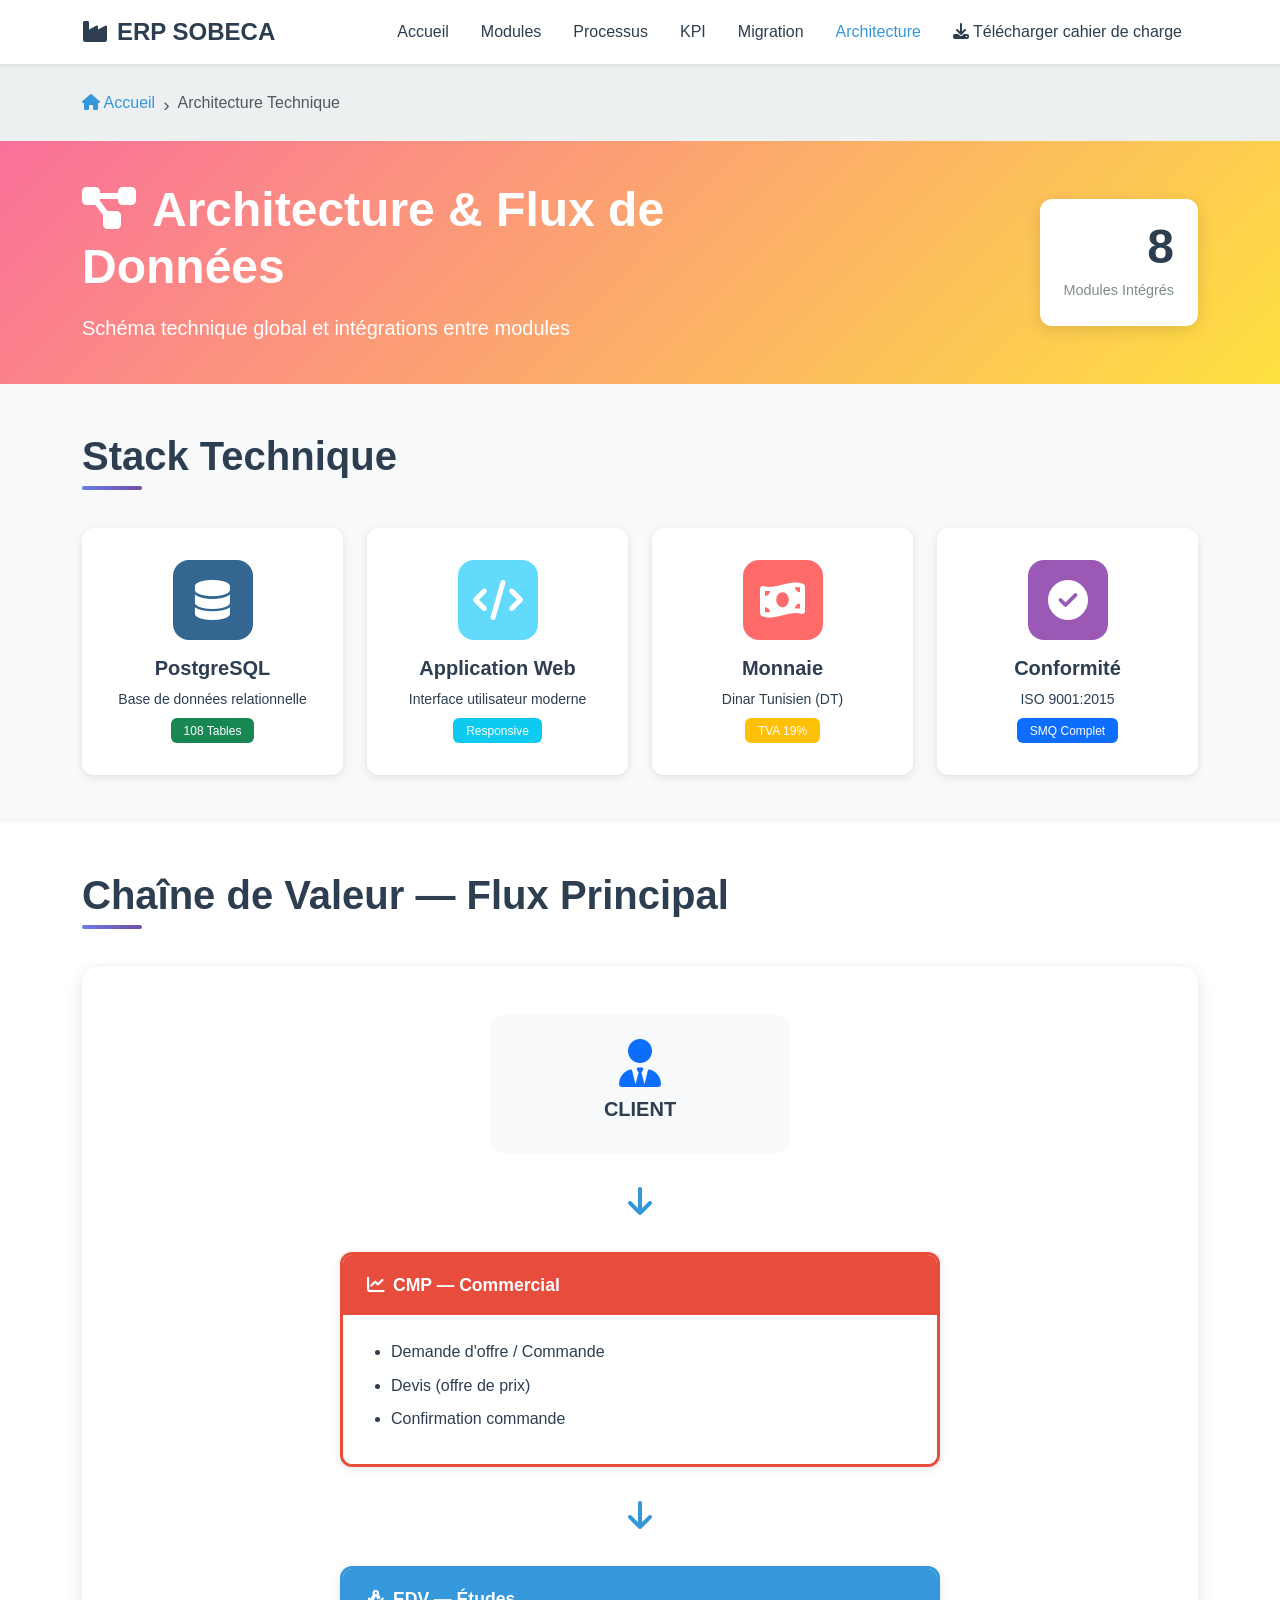
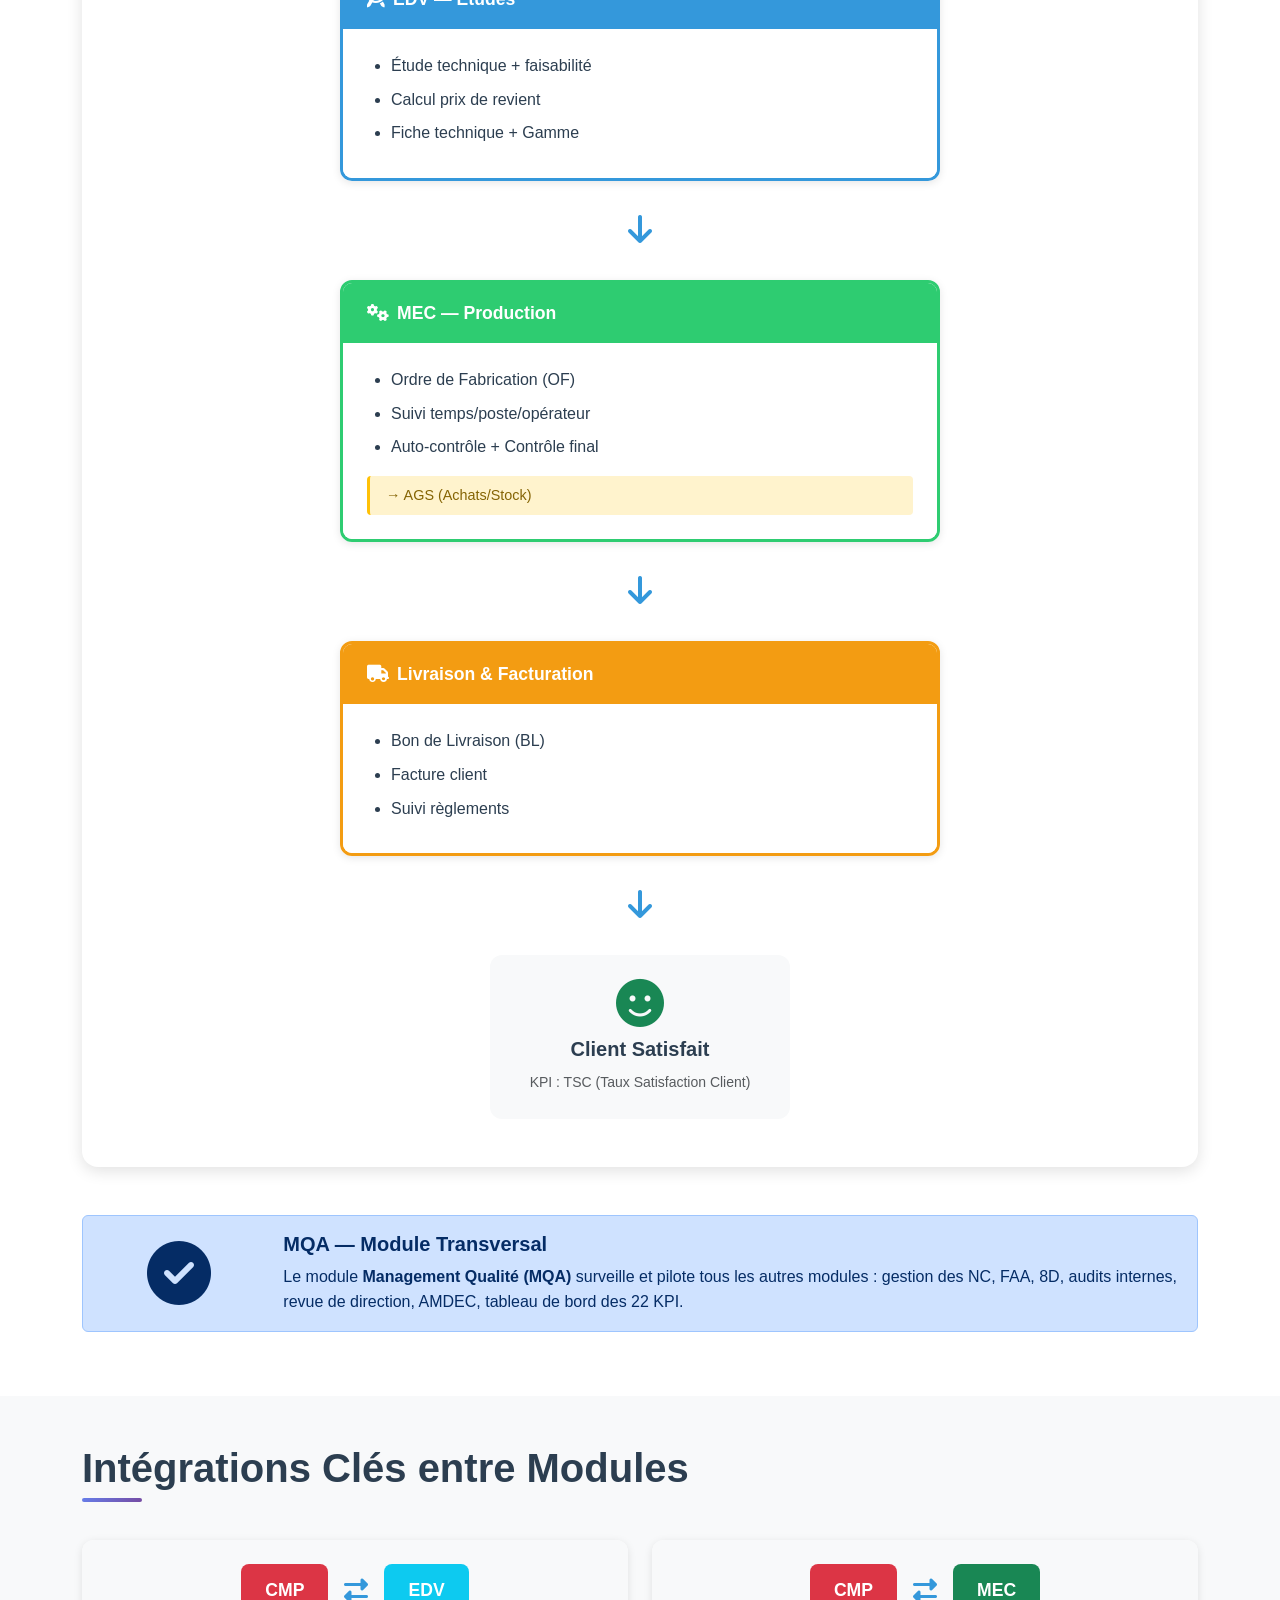
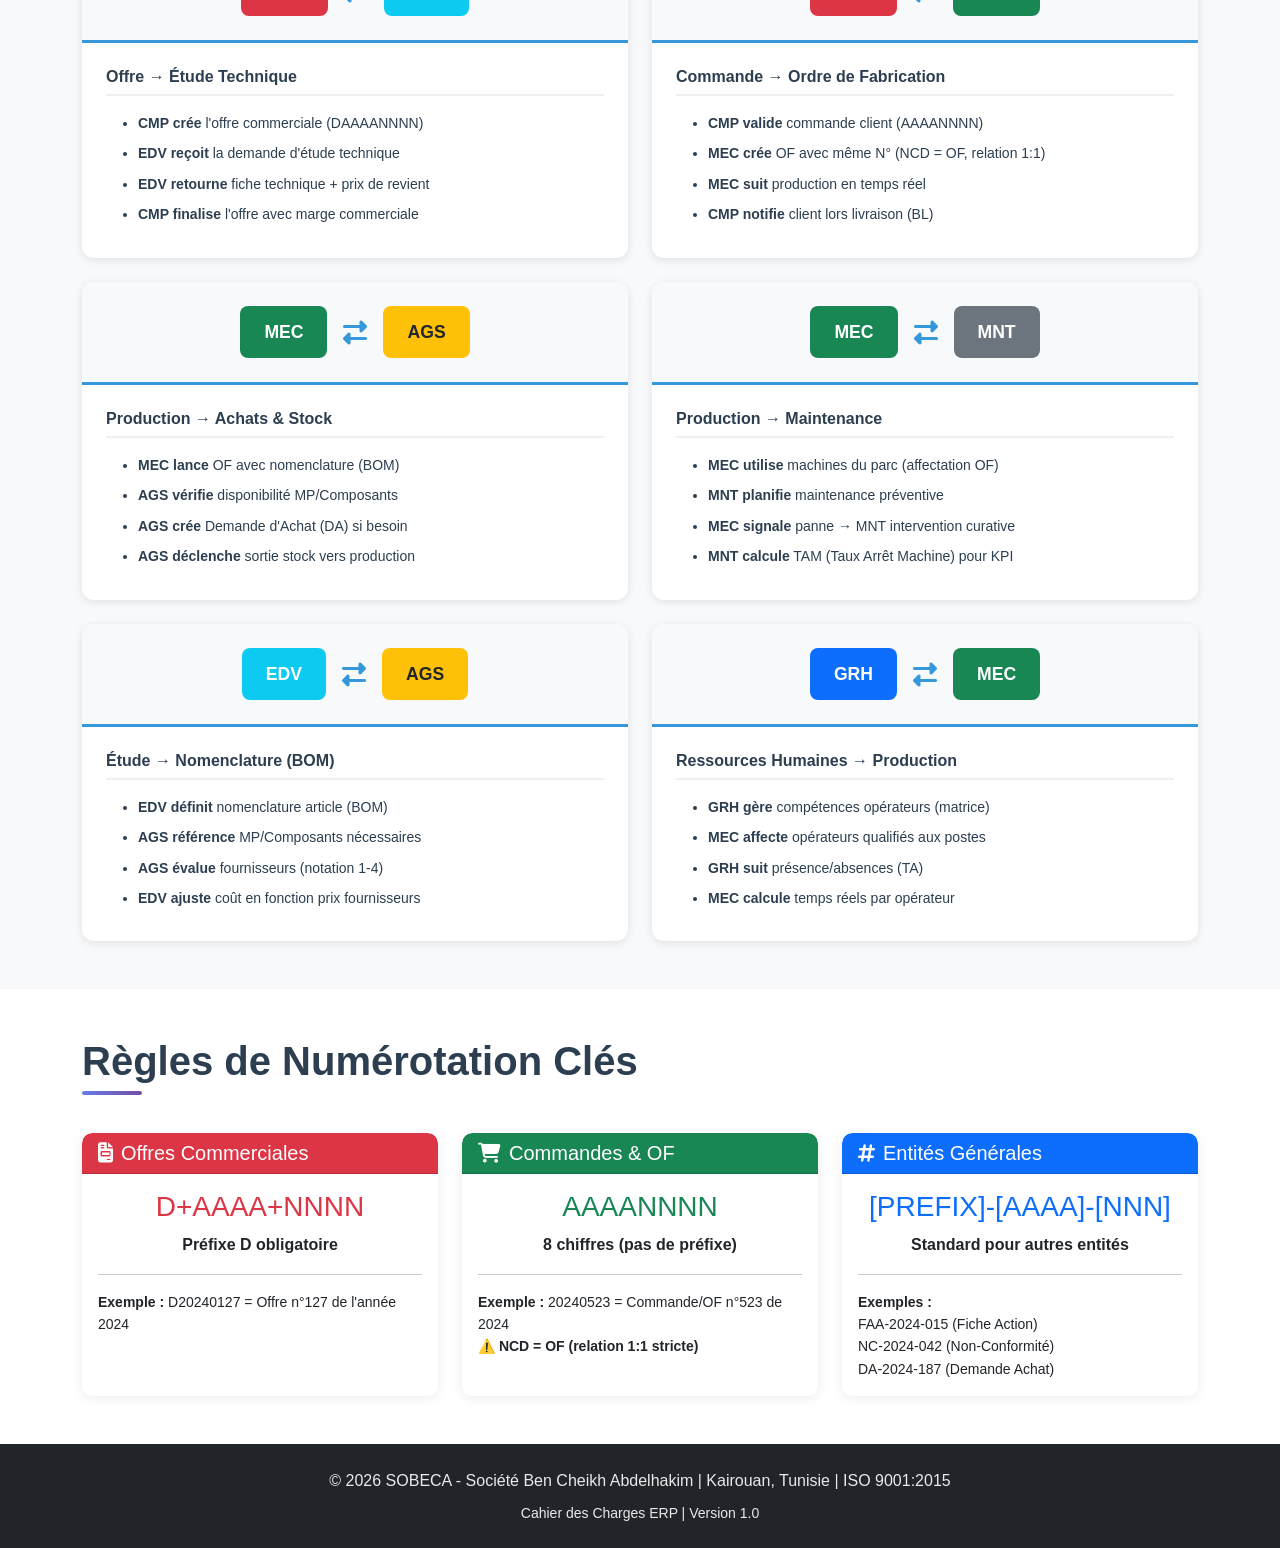
==== commit 184fadbe: "download script" ====
--- a/architecture.html
+++ b/architecture.html
@@ -33,6 +33,7 @@
                     <li class="nav-item"><a class="nav-link" href="kpi.html">KPI</a></li>
                     <li class="nav-item"><a class="nav-link" href="migration.html">Migration</a></li>
                     <li class="nav-item"><a class="nav-link active" href="architecture.html">Architecture</a></li>
+                    <li class="nav-item"><a class="nav-link" href="cahier-de-charge-word.zip"><i class="fas fa-download me-1"></i>Télécharger cahier de charge</a></li>
                 </ul>
             </div>
         </div>
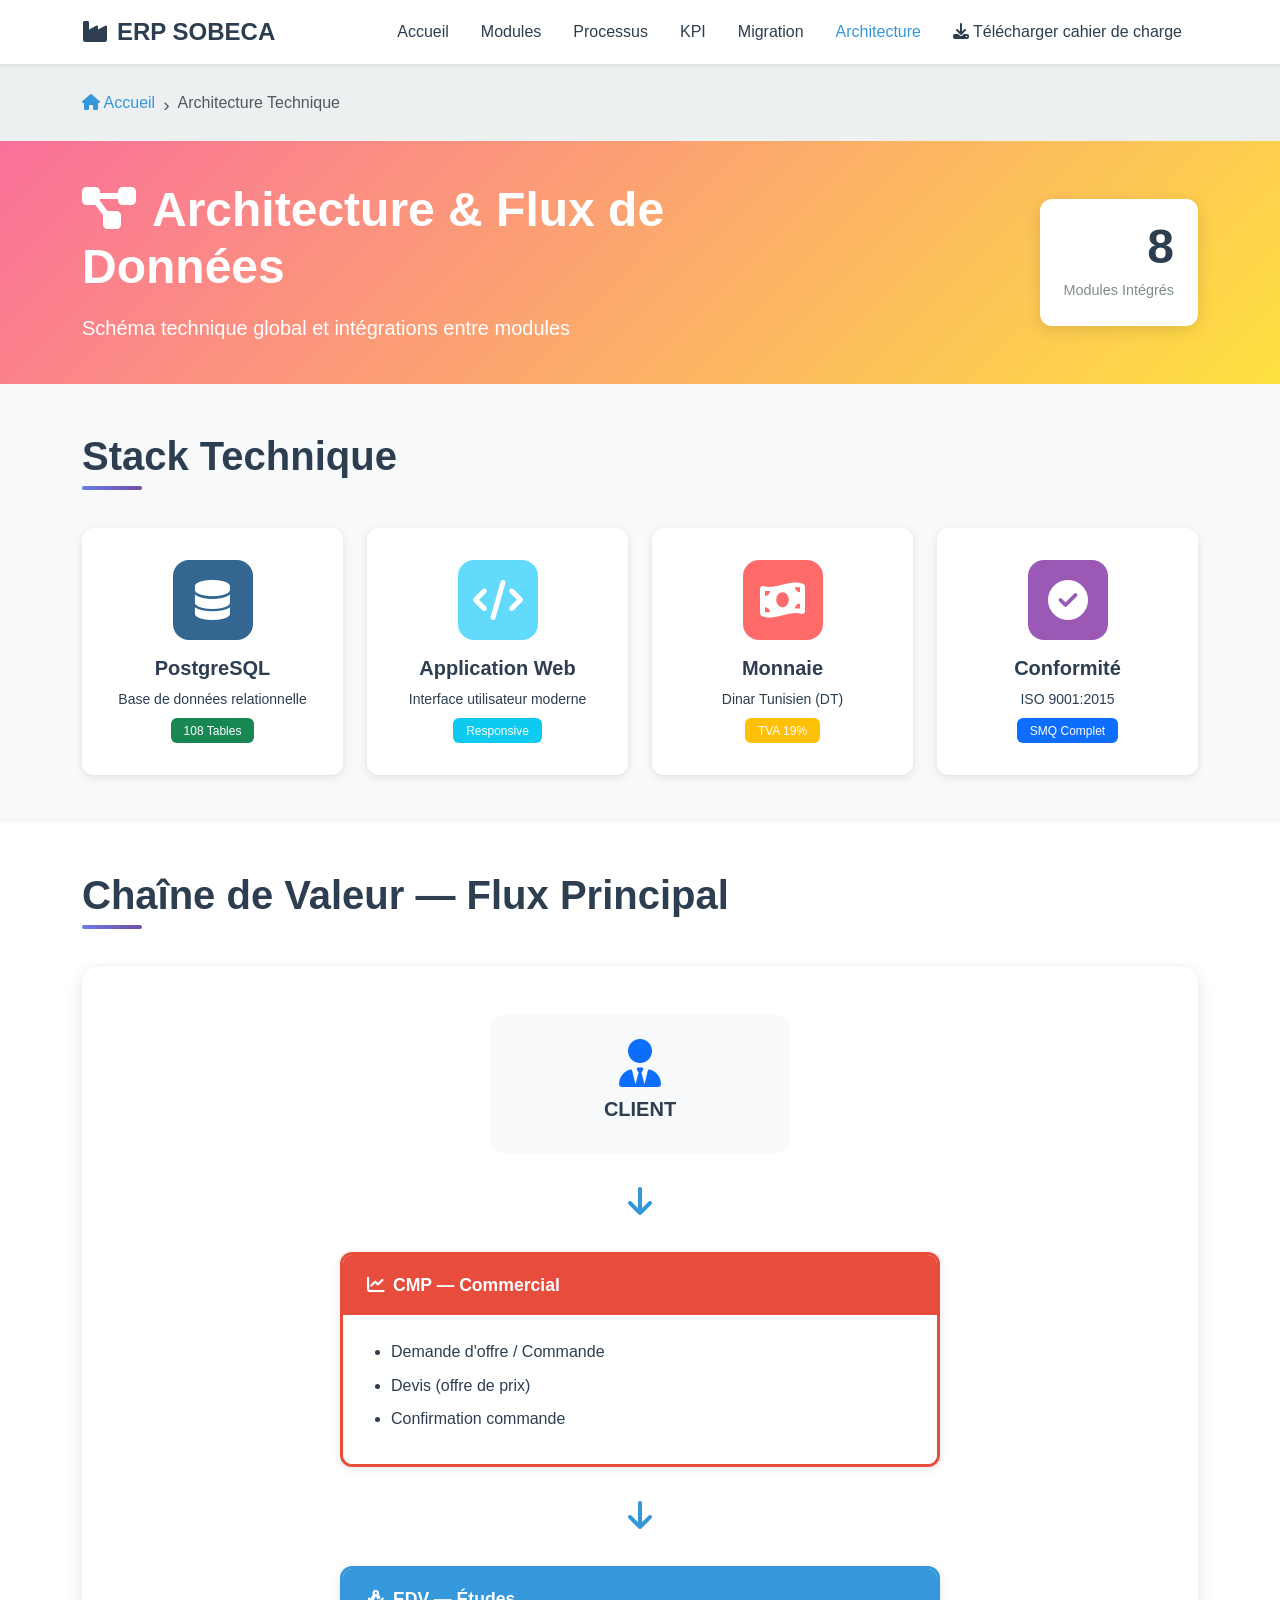
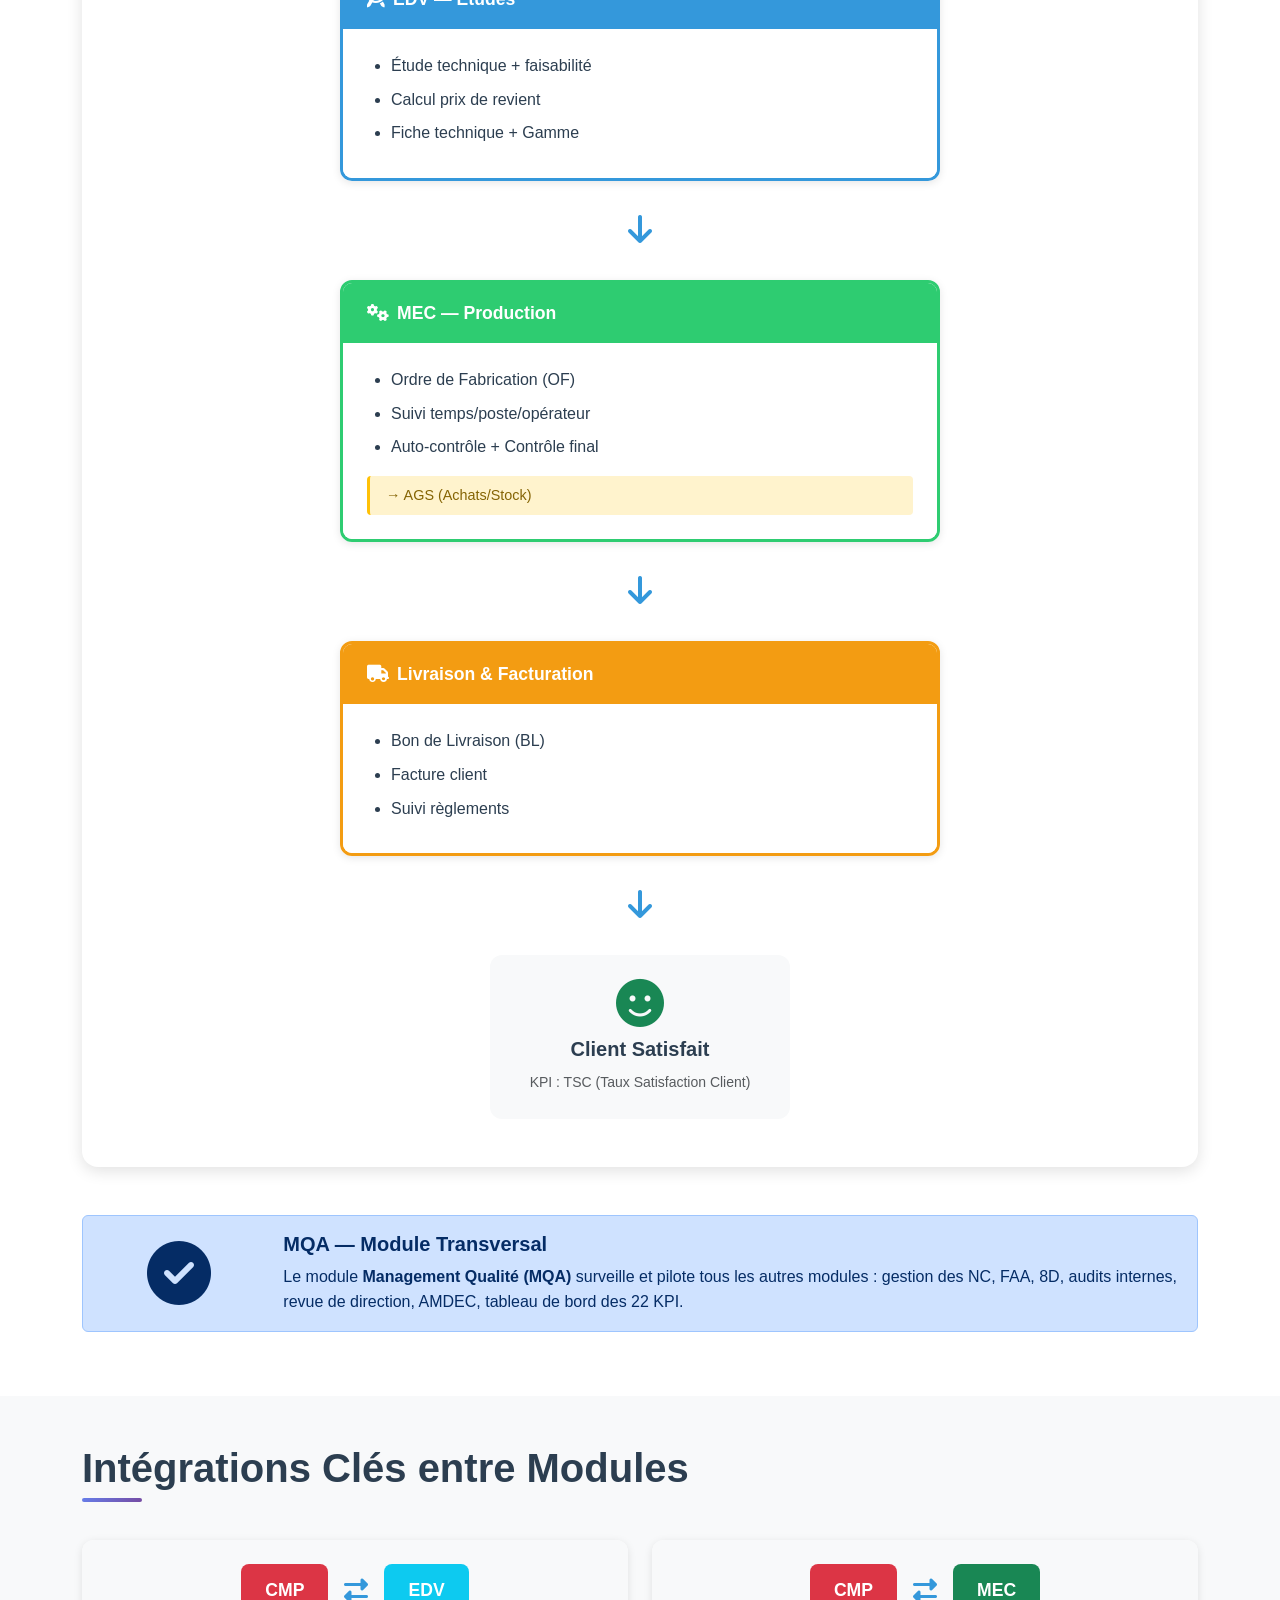
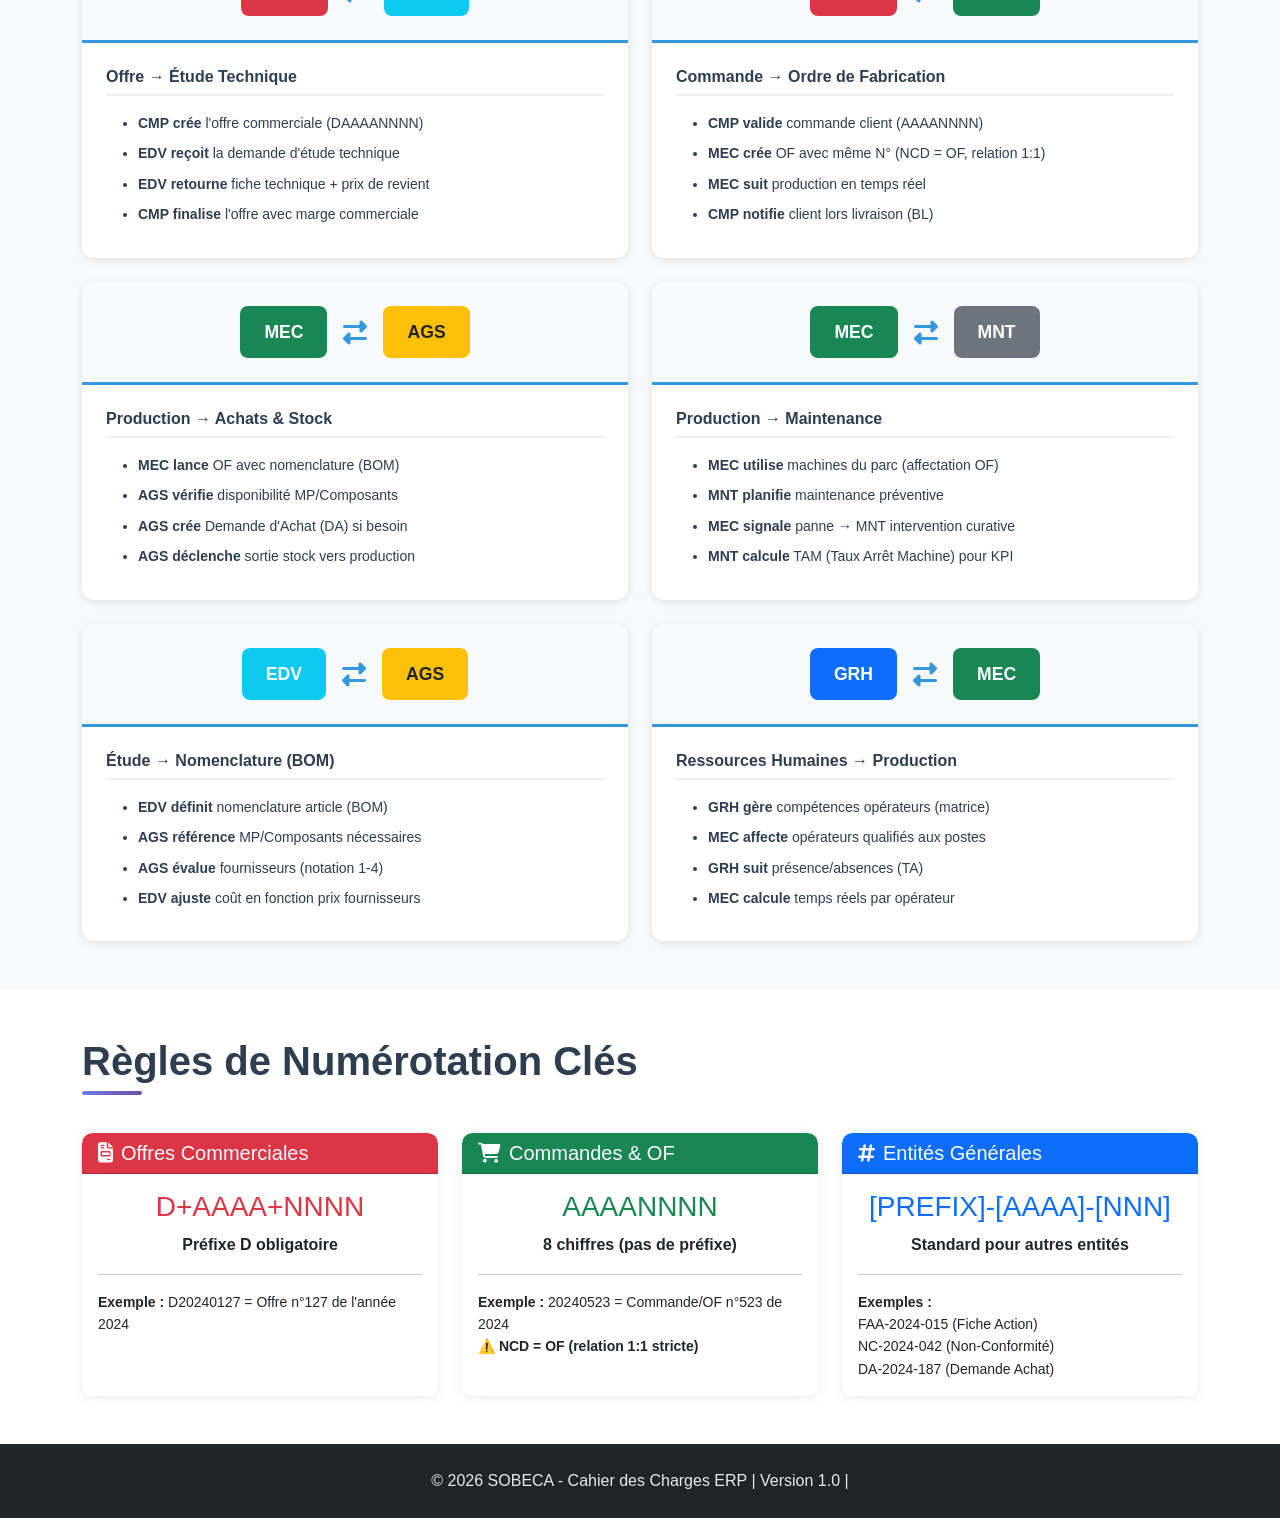
==== commit 47ddae14: "fix footer" ====
--- a/architecture.html
+++ b/architecture.html
@@ -421,8 +421,7 @@
     <!-- Footer -->
     <footer class="bg-dark text-white py-4">
         <div class="container text-center">
-            <p class="mb-0">&copy; 2026 SOBECA - Société Ben Cheikh Abdelhakim | Kairouan, Tunisie | ISO 9001:2015</p>
-            <p class="mb-0 mt-2 small">Cahier des Charges ERP | Version 1.0</p>
+            <p class="mb-0">&copy; 2026 SOBECA - Cahier des Charges ERP | Version 1.0 |</p>
         </div>
     </footer>
 
